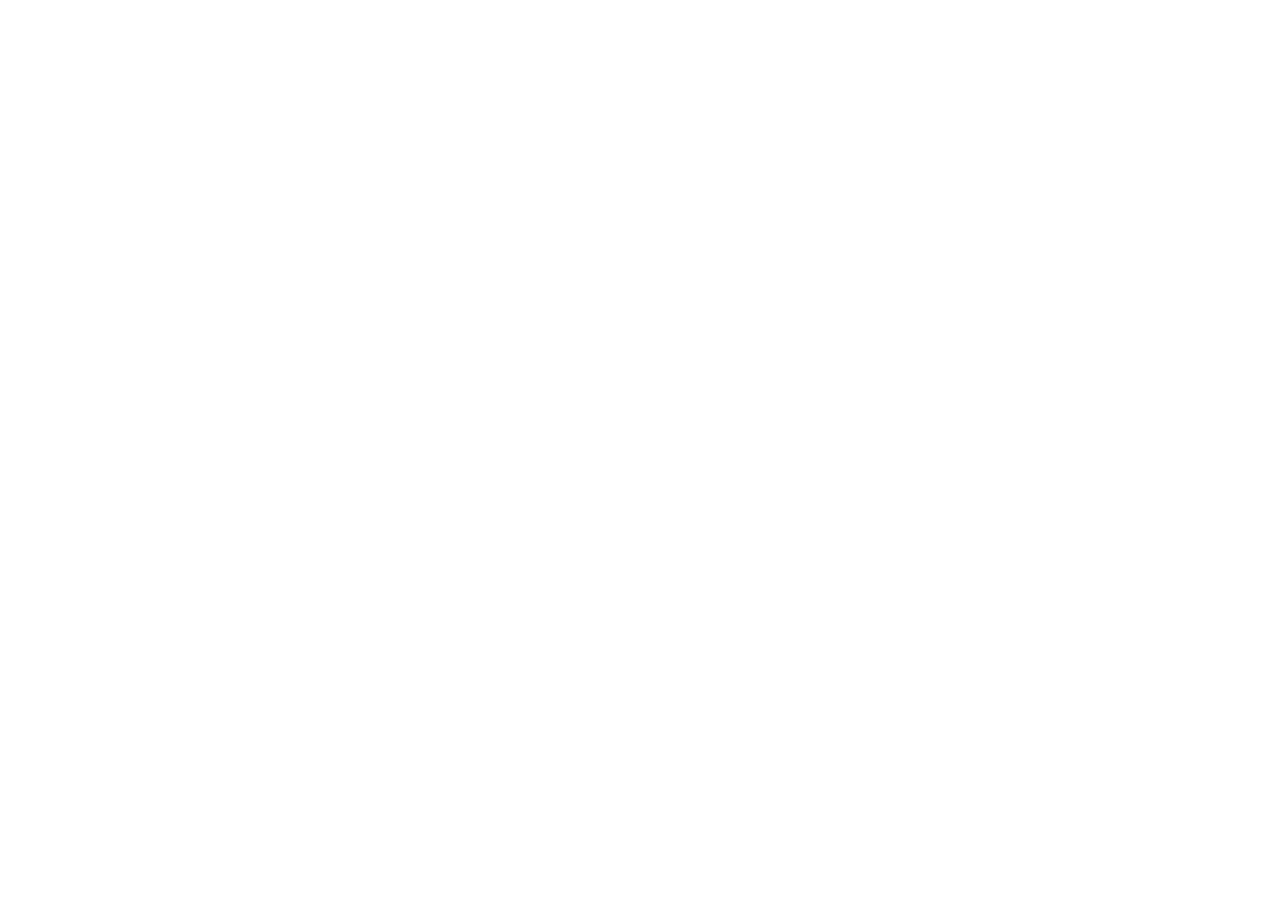
==== experiment/simulation/index.html @ a8317cce "Initial commit" ====
<!DOCTYPE html>
<html>
<head>
	<!-- Add CSS at the head of HTML file -->
    <link rel="stylesheet" href="./css/main.css">
</head>
<body>
		<!-- Your code goes here-->

	<!-- Add JS at the bottom of HTML file --> 
        <script src="./js/main.js"></script>
</body>
</html>
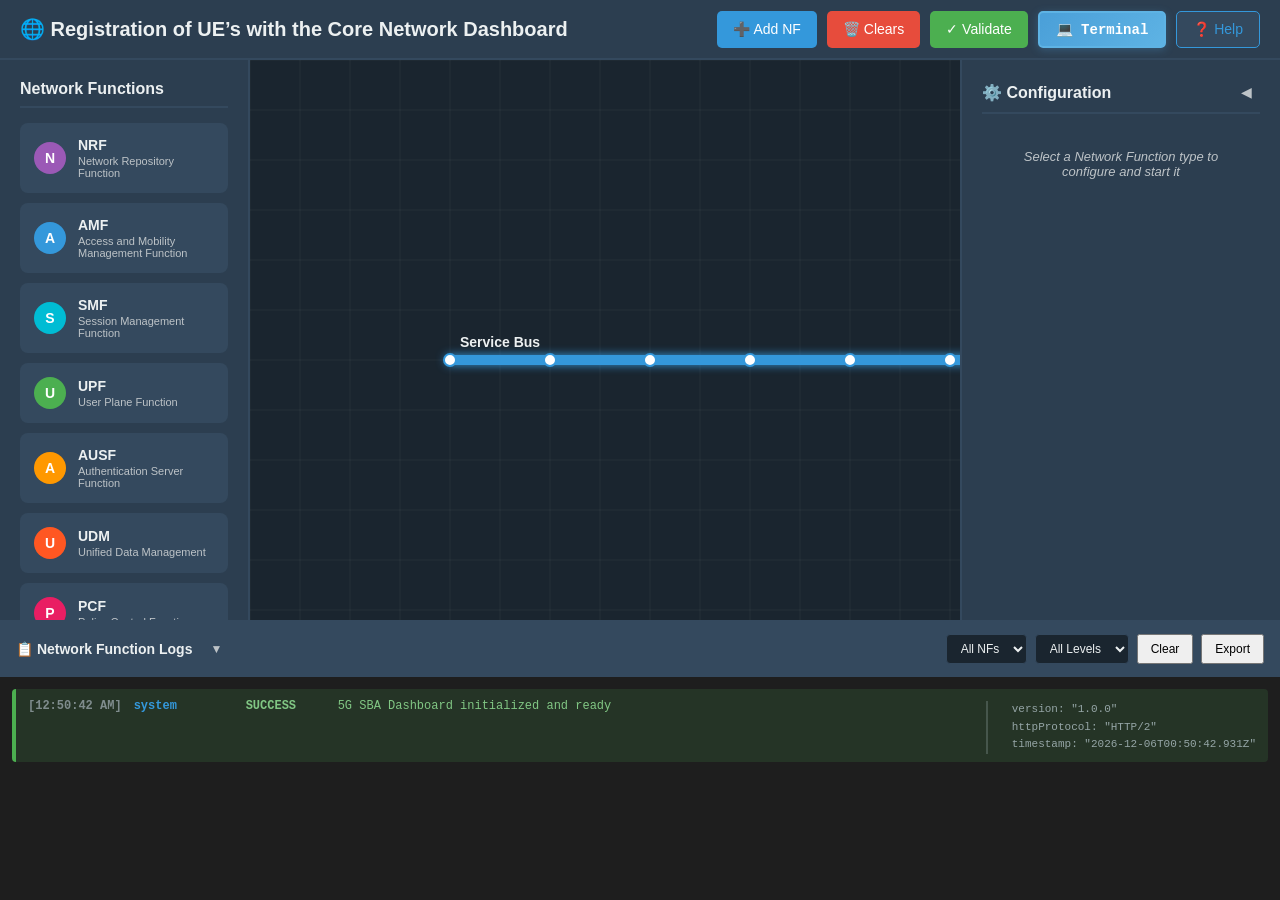
==== commit 2fd533b9: "registration ue Exp. 11" ====
--- a/experiment/simulation/index.html
+++ b/experiment/simulation/index.html
@@ -1,13 +1,173 @@
-<!DOCTYPE html>
-<html>
-<head>
-	<!-- Add CSS at the head of HTML file -->
-    <link rel="stylesheet" href="./css/main.css">
-</head>
-<body>
-		<!-- Your code goes here-->
-
-	<!-- Add JS at the bottom of HTML file --> 
-        <script src="./js/main.js"></script>
-</body>
-</html>
+<!DOCTYPE html>
+<html lang="en">
+
+<head>
+    <meta charset="UTF-8">
+    <meta name="viewport" content="width=device-width, initial-scale=1.0">
+    <title>5G SBA Network Dashboard</title>
+    <link rel="stylesheet" href="css/main.css">
+</head>
+
+<body>
+    <!-- Main Container -->
+    <div class="dashboard-container">
+
+        <!-- Top Toolbar -->
+        <div class="toolbar">
+            <div class="toolbar-left">
+                <h1>🌐 Registration of UE’s with the Core Network Dashboard</h1>
+            </div>
+            <div class="toolbar-right">
+                <!-- Main action buttons -->
+                <button id="btn-add-nf" class="btn btn-primary">➕ Add NF</button>
+                <button id="btn-clear" class="btn btn-danger">🗑️ Clears</button>
+                <button id="btn-validate" class="btn btn-info">✓ Validate</button>
+                <button id="btn-terminal-header" class="btn btn-terminal">💻 Terminal</button>
+                <button id="btn-help" class="btn btn-secondary">❓ Help</button>
+            </div>
+        </div>
+
+
+        <!-- Main Content Area -->
+        <div class="main-content">
+
+            <!-- Left Sidebar - NF Palette -->
+            <div class="sidebar-left">
+                <h3>Network Functions</h3>
+                <div class="nf-palette">
+                    <!-- NF types will be dynamically added here -->
+                </div>
+
+                <div class="connection-controls">
+                    <h3>Create Connection</h3>
+                    <button id="btn-select-source" class="btn btn-block">Select Source</button>
+                    <button id="btn-select-destination" class="btn btn-block" disabled>Select Destination</button>
+                    <button id="btn-cancel-connection" class="btn btn-block btn-cancel"
+                        style="display:none;">Cancel</button>
+                </div>
+            </div>
+
+            <!-- Center Canvas Area -->
+            <div class="canvas-container">
+                <canvas id="main-canvas"></canvas>
+
+                <!-- Canvas overlay messages -->
+                <div id="canvas-message" class="canvas-message"></div>
+            </div>
+
+            <!-- Right Sidebar - Configuration Panel -->
+            <div class="sidebar-right">
+                <div id="config-panel" class="config-panel">
+                    <div class="config-panel-header">
+                        <h3>⚙️ Configuration</h3>
+                        <button id="btn-toggle-config" class="btn-toggle-config" title="Hide/Show Configuration Panel (Ctrl+K)">
+                            <span id="config-toggle-icon">◀</span>
+                        </button>
+                    </div>
+                    <!-- Configuration form will be dynamically inserted here -->
+                    <div id="config-form">
+                        <p class="hint">Select a Network Function type to configure and start it</p>
+                    </div>
+                </div>
+            </div>
+
+        </div>
+
+        <!-- Bottom Log Panel -->
+        <div class="log-panel" id="log-panel">
+            <div class="log-panel-header">
+                <div class="log-header-left">
+                    <h3>📋 Network Function Logs</h3>
+                    <button id="btn-toggle-logs" class="btn-toggle-logs" title="Hide/Show Logs (Ctrl+L)">
+                        <span id="toggle-icon">▼</span>
+                    </button>
+                </div>
+                <div class="log-controls">
+                    <select id="log-filter-nf">
+                        <option value="all">All NFs</option>
+                    </select>
+                    <select id="log-filter-level">
+                        <option value="all">All Levels</option>
+                        <option value="ERROR">Errors</option>
+                        <option value="WARNING">Warnings</option>
+                        <option value="INFO">Info</option>
+                        <option value="SUCCESS">Success</option>
+                    </select>
+                    <button id="btn-clear-logs" class="btn-small">Clear</button>
+                    <button id="btn-export-logs" class="btn-small">Export</button>
+                </div>
+            </div>
+            <div id="log-content" class="log-content">
+                <!-- Logs will be dynamically added here -->
+            </div>
+        </div>
+
+    </div>
+
+    <!-- Modal for Adding NF -->
+    <div id="add-nf-modal" class="modal" style="display:none;">
+        <div class="modal-content">
+            <h2>Select Network Function Type</h2>
+            <div id="nf-grid" class="nf-grid">
+                <!-- NF selection buttons will be added here -->
+            </div>
+            <button id="modal-cancel" class="btn btn-secondary">Cancel</button>
+        </div>
+    </div>
+
+    <!-- Help Modal -->
+    <div id="help-modal" class="modal" style="display:none;">
+        <div class="modal-content help-modal-content">
+            <h2>📚 5G Service-Based Architecture Guide</h2>
+            <div class="help-content">
+                <div class="help-section">
+                    <h3>🏗️ Reference Architecture</h3>
+                    <div class="architecture-diagram">
+                        <img id="sba-diagram" src="images/sba/sba.jpg" alt="5G Service-Based Architecture"
+                            style="width: 100%; max-width: 800px; height: auto; background: #1a252f; border-radius: 8px;">
+                    </div>
+                </div>
+
+                <div class="help-section">
+                    <h3>🚀 Quick Start Guide</h3>
+                    <ol class="help-steps">
+                        <li><strong>Create Service Buses:</strong> Click "📊 Add Bus Line" to create Control Plane and
+                            User Plane buses</li>
+                        <li><strong>Add Network Functions:</strong> Click "➕ Add NF" to add AMF, SMF, UPF, etc.</li>
+                        <li><strong>Connect Components:</strong> Use "Select Source" → "Select Destination" to connect
+                            NFs to buses</li>
+                        <li><strong>Validate Topology:</strong> Click "✓ Validate" to check your 5G network design</li>
+                    </ol>
+                </div>
+
+                <div class="help-section">
+                    <h3>🔗 Connection Types</h3>
+                    <ul class="help-list">
+                        <li><span class="connection-type nf-bus">NF → Bus:</span> Connect Network Functions to Service
+                            Buses</li>
+                        <li><span class="connection-type bus-nf">Bus → NF:</span> Connect Service Buses to Network
+                            Functions</li>
+                        <li><span class="connection-type bus-bus">Bus → Bus:</span> Create bridges between different
+                            service buses</li>
+                        <li><span class="connection-type nf-nf">NF → NF:</span> Direct point-to-point connections</li>
+                    </ul>
+                </div>
+            </div>
+            <button id="help-close" class="btn btn-primary btn-block">Close</button>
+        </div>
+    </div>
+
+    <!-- Load all JavaScript files in correct order -->
+    <script src="js/data-store.js"></script>
+    <script src="js/nf-manager.js"></script>
+    <script src="js/connection-manager.js"></script>
+    <script src="js/bus-manager.js"></script>
+    <script src="js/ping-manager.js"></script>
+    <script src="js/log-engine.js"></script>
+    <script src="js/canvas-renderer.js"></script>
+    <script src="js/docker.js"></script>
+    <script src="js/ui-controller.js"></script>
+    <script src="js/app.js"></script>
+</body>
+
+</html>
--- a/experiment/simulation/css/main.css
+++ b/experiment/simulation/css/main.css
@@ -0,0 +1,1811 @@
+/* ============================================
+   5G SBA Dashboard Styles
+   ============================================ */
+
+/* CSS Variables for theming */
+:root {
+    --bg-primary: #1a252f;
+    --bg-secondary: #2c3e50;
+    --bg-tertiary: #34495e;
+    --text-primary: #ecf0f1;
+    --text-secondary: #bdc3c7;
+    --border-color: #34495e;
+    --accent-blue: #3498db;
+    --accent-green: #4caf50;
+    --accent-red: #e74c3c;
+    --accent-orange: #ff9800;
+    --accent-purple: #9b59b6;
+}
+
+/* Global Reset */
+* {
+    margin: 0;
+    padding: 0;
+    box-sizing: border-box;
+}
+
+body {
+    font-family: 'Segoe UI', Tahoma, Geneva, Verdana, sans-serif;
+    background: var(--bg-primary);
+    color: var(--text-primary);
+    overflow: hidden;
+}
+
+/* ============================================
+   Dashboard Container
+   ============================================ */
+.dashboard-container {
+    display: flex;
+    flex-direction: column;
+    height: 100vh;
+    width: 100vw;
+}
+
+/* ============================================
+   Toolbar (Top Bar)
+   ============================================ */
+.toolbar {
+    background: var(--bg-secondary);
+    border-bottom: 2px solid var(--border-color);
+    padding: 12px 20px;
+    display: flex;
+    justify-content: space-between;
+    align-items: center;
+    height: 60px;
+}
+
+.toolbar-left h1 {
+    font-size: 20px;
+    font-weight: 600;
+    color: var(--text-primary);
+}
+
+.toolbar-right {
+    display: flex;
+    gap: 10px;
+}
+
+/* ============================================
+   Buttons
+   ============================================ */
+.btn {
+    padding: 8px 16px;
+    border: none;
+    border-radius: 5px;
+    font-size: 14px;
+    font-weight: 500;
+    cursor: pointer;
+    transition: all 0.3s ease;
+    outline: none;
+}
+
+.btn:hover {
+    transform: translateY(-2px);
+    box-shadow: 0 4px 8px rgba(0, 0, 0, 0.3);
+}
+
+.btn:active {
+    transform: translateY(0);
+}
+
+.btn-primary {
+    background: var(--accent-blue);
+    color: white;
+}
+
+.btn-secondary {
+    background: var(--bg-tertiary);
+    color: var(--text-primary);
+}
+
+.btn-danger {
+    background: var(--accent-red);
+    color: white;
+}
+
+.btn-info {
+    background: var(--accent-green);
+    color: white;
+}
+
+.btn-block {
+    width: 100%;
+    margin-bottom: 8px;
+}
+
+.btn-small {
+    padding: 6px 12px;
+    font-size: 12px;
+}
+
+.btn-cancel {
+    background: var(--accent-orange);
+    color: white;
+}
+
+button:disabled {
+    opacity: 0.5;
+    cursor: not-allowed;
+}
+
+/* ============================================
+   Main Content Area
+   ============================================ */
+.main-content {
+    display: flex;
+    flex: 1;
+    overflow: hidden;
+}
+
+/* ============================================
+   Left Sidebar (NF Palette)
+   ============================================ */
+.sidebar-left {
+    width: 250px;
+    background: var(--bg-secondary);
+    border-right: 2px solid var(--border-color);
+    padding: 20px;
+    overflow-y: auto;
+}
+
+.sidebar-left h3 {
+    font-size: 16px;
+    margin-bottom: 15px;
+    color: var(--text-primary);
+    border-bottom: 2px solid var(--border-color);
+    padding-bottom: 8px;
+}
+
+.nf-palette {
+    display: flex;
+    flex-direction: column;
+    gap: 10px;
+    margin-bottom: 30px;
+}
+
+.nf-palette-item {
+    padding: 12px;
+    background: var(--bg-tertiary);
+    border-radius: 8px;
+    border: 2px solid transparent;
+    cursor: pointer;
+    transition: all 0.3s ease;
+    display: flex;
+    align-items: center;
+    gap: 12px;
+}
+
+.nf-palette-item:hover {
+    border-color: var(--accent-blue);
+    transform: translateX(5px);
+}
+
+.nf-icon-small {
+    width: 32px;
+    height: 32px;
+    border-radius: 50%;
+    display: flex;
+    align-items: center;
+    justify-content: center;
+    font-weight: bold;
+    font-size: 14px;
+    color: white;
+}
+
+.nf-palette-item .nf-label {
+    flex: 1;
+}
+
+.nf-palette-item .nf-name {
+    font-weight: 600;
+    font-size: 14px;
+}
+
+.nf-palette-item .nf-desc {
+    font-size: 11px;
+    color: var(--text-secondary);
+    margin-top: 2px;
+}
+
+/* Connection Controls */
+.connection-controls {
+    margin-top: 20px;
+}
+
+/* ============================================
+   Canvas Container (Center)
+   ============================================ */
+.canvas-container {
+    flex: 1;
+    background: var(--bg-primary);
+    position: relative;
+    overflow: hidden;
+    display: flex;
+    flex-direction: column;
+}
+
+#main-canvas {
+    width: 100%;
+    height: 100%;
+    display: block;
+    cursor: default;
+    flex: 1;
+}
+
+.canvas-message {
+    position: absolute;
+    top: 20px;
+    left: 50%;
+    transform: translateX(-50%);
+    background: rgba(52, 152, 219, 0.9);
+    color: white;
+    padding: 12px 24px;
+    border-radius: 8px;
+    font-size: 14px;
+    font-weight: 500;
+    display: none;
+    z-index: 10;
+    animation: fadeIn 0.3s ease;
+}
+
+.canvas-message.show {
+    display: block;
+}
+
+@keyframes fadeIn {
+    from { opacity: 0; transform: translateX(-50%) translateY(-10px); }
+    to { opacity: 1; transform: translateX(-50%) translateY(0); }
+}
+
+/* ============================================
+   Right Sidebar (Configuration Panel)
+   ============================================ */
+.sidebar-right {
+    width: 320px;
+    background: var(--bg-secondary);
+    border-left: 2px solid var(--border-color);
+    padding: 20px;
+    overflow-y: auto;
+}
+
+/* Config panel h3 styles moved to .config-panel-header h3 */
+
+.hint {
+    color: var(--text-secondary);
+    font-size: 13px;
+    font-style: italic;
+    text-align: center;
+    padding: 20px;
+}
+
+#config-form {
+    display: flex;
+    flex-direction: column;
+    gap: 15px;
+}
+
+.form-group {
+    display: flex;
+    flex-direction: column;
+    gap: 6px;
+}
+
+.form-group label {
+    font-size: 13px;
+    font-weight: 500;
+    color: var(--text-secondary);
+}
+
+.form-group input,
+.form-group select {
+    padding: 10px;
+    background: var(--bg-tertiary);
+    border: 1px solid var(--border-color);
+    border-radius: 5px;
+    color: var(--text-primary);
+    font-size: 14px;
+}
+
+.form-group input:focus,
+.form-group select:focus {
+    outline: none;
+    border-color: var(--accent-blue);
+}
+
+/* Configuration Panel Header and Toggle */
+.config-panel-header {
+    display: flex;
+    justify-content: space-between;
+    align-items: center;
+    margin-bottom: 15px;
+    padding-bottom: 8px;
+    border-bottom: 2px solid var(--border-color);
+}
+
+.config-panel-header h3 {
+    font-size: 16px;
+    margin: 0;
+    color: var(--text-primary);
+}
+
+.btn-toggle-config {
+    background: none;
+    border: none;
+    color: var(--text-secondary);
+    cursor: pointer;
+    padding: 4px 8px;
+    border-radius: 4px;
+    font-size: 14px;
+    transition: all 0.2s ease;
+    min-width: 24px;
+    text-align: center;
+}
+
+.btn-toggle-config:hover {
+    background: var(--bg-primary);
+    color: var(--text-primary);
+}
+
+/* Configuration Panel Collapsed State */
+.sidebar-right.collapsed {
+    width: 40px;
+    padding: 20px 8px;
+    transition: width 0.3s ease, padding 0.3s ease;
+}
+
+.sidebar-right.collapsed .config-panel-header h3 {
+    display: none;
+}
+
+.sidebar-right.collapsed #config-form {
+    display: none;
+}
+
+.sidebar-right.collapsed .btn-toggle-config {
+    transform: rotate(180deg);
+}
+
+/* ============================================
+   Log Panel (Bottom)
+   ============================================ */
+.log-panel {
+    height: 280px;
+    background: var(--bg-secondary);
+    border-top: 2px solid var(--border-color);
+    display: flex;
+    flex-direction: column;
+    transition: height 0.3s ease;
+}
+
+.log-panel.collapsed {
+    height: 45px;
+}
+
+.log-panel-header {
+    padding: 12px 16px;
+    background: var(--bg-tertiary);
+    border-bottom: 1px solid var(--border-color);
+    display: flex;
+    justify-content: space-between;
+    align-items: center;
+    min-height: 45px;
+}
+
+.log-header-left {
+    display: flex;
+    align-items: center;
+    gap: 10px;
+}
+
+.log-panel-header h3 {
+    font-size: 14px;
+    font-weight: 600;
+    margin: 0;
+}
+
+.btn-toggle-logs {
+    background: none;
+    border: none;
+    color: var(--text-secondary);
+    cursor: pointer;
+    padding: 4px 8px;
+    border-radius: 4px;
+    font-size: 12px;
+    transition: all 0.2s ease;
+}
+
+.btn-toggle-logs:hover {
+    background: var(--bg-primary);
+    color: var(--text-primary);
+}
+
+.log-content {
+    flex: 1;
+    overflow-y: auto;
+    transition: opacity 0.3s ease;
+}
+
+.log-panel.collapsed .log-content {
+    opacity: 0;
+    pointer-events: none;
+}
+
+.log-panel.collapsed .log-controls {
+    opacity: 0.5;
+    pointer-events: none;
+}
+
+.log-controls {
+    display: flex;
+    gap: 8px;
+    align-items: center;
+}
+
+.log-controls select {
+    padding: 6px 10px;
+    background: var(--bg-primary);
+    border: 1px solid var(--border-color);
+    border-radius: 4px;
+    color: var(--text-primary);
+    font-size: 12px;
+}
+
+.log-content {
+    flex: 1;
+    padding: 12px;
+    overflow-y: auto;
+    font-family: 'Courier New', 'Consolas', monospace;
+    font-size: 12px;
+    line-height: 1.6;
+    background: #1e1e1e;
+}
+
+/* Log Entry Styles */
+.log-entry {
+    padding: 8px 12px;
+    margin-bottom: 6px;
+    border-left: 4px solid;
+    border-radius: 4px;
+    display: flex;
+    gap: 12px;
+    animation: slideIn 0.3s ease;
+    font-family: 'Courier New', monospace;
+}
+
+@keyframes slideIn {
+    from {
+        opacity: 0;
+        transform: translateX(-20px);
+    }
+    to {
+        opacity: 1;
+        transform: translateX(0);
+    }
+}
+
+.log-entry.ERROR {
+    background: rgba(231, 76, 60, 0.15);
+    border-left-color: #e74c3c;
+    color: #ff6b6b;
+}
+
+.log-entry.WARNING {
+    background: rgba(255, 152, 0, 0.15);
+    border-left-color: #ff9800;
+    color: #ffa726;
+}
+
+.log-entry.INFO {
+    background: rgba(52, 152, 219, 0.15);
+    border-left-color: #3498db;
+    color: #74b9ff;
+}
+
+.log-entry.SUCCESS {
+    background: rgba(76, 175, 80, 0.15);
+    border-left-color: #4caf50;
+    color: #81c784;
+}
+
+.log-entry.DEBUG {
+    background: rgba(149, 165, 166, 0.1);
+    border-left-color: #95a5a6;
+    color: #bdc3c7;
+}
+
+.log-timestamp {
+    color: #7f8c8d;
+    min-width: 90px;
+    font-weight: 600;
+}
+
+.log-nf-name {
+    color: #3498db;
+    font-weight: bold;
+    min-width: 100px;
+}
+
+.log-level {
+    font-weight: bold;
+    min-width: 80px;
+}
+
+.log-message {
+    flex: 1;
+    color: inherit;
+}
+
+.log-details {
+    font-size: 11px;
+    color: #95a5a6;
+    margin-top: 4px;
+    padding-left: 24px;
+    border-left: 2px solid rgba(149, 165, 166, 0.3);
+}
+
+/* Scrollbar Styling */
+.log-content::-webkit-scrollbar,
+.sidebar-left::-webkit-scrollbar,
+.sidebar-right::-webkit-scrollbar {
+    width: 8px;
+}
+
+.log-content::-webkit-scrollbar-track,
+.sidebar-left::-webkit-scrollbar-track,
+.sidebar-right::-webkit-scrollbar-track {
+    background: var(--bg-primary);
+}
+
+.log-content::-webkit-scrollbar-thumb,
+.sidebar-left::-webkit-scrollbar-thumb,
+.sidebar-right::-webkit-scrollbar-thumb {
+    background: var(--bg-tertiary);
+    border-radius: 4px;
+}
+
+.log-content::-webkit-scrollbar-thumb:hover,
+.sidebar-left::-webkit-scrollbar-thumb:hover,
+.sidebar-right::-webkit-scrollbar-thumb:hover {
+    background: #4a5f7f;
+}
+
+/* ============================================
+   Modal Styles
+   ============================================ */
+.modal {
+    position: fixed;
+    top: 0;
+    left: 0;
+    width: 100vw;
+    height: 100vh;
+    background: rgba(0, 0, 0, 0.7);
+    display: flex;
+    justify-content: center;
+    align-items: center;
+    z-index: 1000;
+}
+
+.modal-content {
+    background: var(--bg-secondary);
+    padding: 30px;
+    border-radius: 12px;
+    max-width: 600px;
+    width: 90%;
+    box-shadow: 0 8px 24px rgba(0, 0, 0, 0.5);
+}
+
+.modal-content h2 {
+    font-size: 20px;
+    margin-bottom: 20px;
+    text-align: center;
+}
+
+.nf-grid {
+    display: grid;
+    grid-template-columns: repeat(3, 1fr);
+    gap: 15px;
+    margin-bottom: 20px;
+}
+
+.nf-select-btn {
+    padding: 20px;
+    background: var(--bg-tertiary);
+    border: 2px solid transparent;
+    border-radius: 10px;
+    cursor: pointer;
+    transition: all 0.3s ease;
+    display: flex;
+    flex-direction: column;
+    align-items: center;
+    gap: 10px;
+    color: var(--text-primary);
+}
+
+.nf-select-btn:hover {
+    border-color: var(--accent-blue);
+    transform: translateY(-5px);
+    box-shadow: 0 5px 15px rgba(52, 152, 219, 0.3);
+}
+
+.nf-select-btn .nf-icon {
+    width: 60px;
+    height: 60px;
+    border-radius: 50%;
+    display: flex;
+    align-items: center;
+    justify-content: center;
+    font-size: 24px;
+    font-weight: bold;
+    color: white;
+}
+
+.nf-select-btn .nf-label {
+    font-size: 14px;
+    font-weight: 600;
+}
+
+/* ============================================
+   Responsive Design
+   ============================================ */
+@media (max-width: 1200px) {
+    .sidebar-left {
+        width: 200px;
+    }
+    
+    .sidebar-right {
+        width: 280px;
+    }
+}
+
+@media (max-width: 768px) {
+    .main-content {
+        flex-direction: column;
+    }
+    
+    .sidebar-left,
+    .sidebar-right {
+        width: 100%;
+        height: 200px;
+    }
+    
+    .log-panel {
+        height: 150px;
+    }
+}
+/* =======
+=====================================
+   HTTP Protocol Dropdown Special Styling
+   ============================================ */
+#config-http-protocol {
+    background: var(--bg-tertiary);
+    border: 2px solid #3498db;
+    color: var(--text-primary);
+    font-weight: 600;
+    padding: 12px;
+    font-size: 14px;
+    border-radius: 5px;
+    cursor: pointer;
+    transition: all 0.3s ease;
+}
+
+#config-http-protocol:hover {
+    border-color: #2980b9;
+    background: #2c3e50;
+}
+
+#config-http-protocol:focus {
+    outline: none;
+    border-color: #3498db;
+    box-shadow: 0 0 0 3px rgba(52, 152, 219, 0.2);
+}
+
+/* Highlight protocol field */
+.form-group:has(#config-http-protocol) {
+    background: rgba(52, 152, 219, 0.05);
+    padding: 12px;
+    border-radius: 8px;
+    border: 1px solid rgba(52, 152, 219, 0.2);
+}
+
+.form-group:has(#config-http-protocol) label {
+    color: #3498db;
+    font-weight: 600;
+}/* ====
+========================================
+   Help Modal Styling
+   ============================================ */
+.help-modal-content {
+    max-width: 900px;
+    max-height: 80vh;
+    overflow-y: auto;
+}
+
+.help-content {
+    margin: 20px 0;
+}
+
+.help-section {
+    margin-bottom: 25px;
+    padding: 15px;
+    background: var(--bg-tertiary);
+    border-radius: 8px;
+    border-left: 4px solid var(--accent-blue);
+}
+
+.help-section h3 {
+    margin-bottom: 15px;
+    color: var(--accent-blue);
+    font-size: 16px;
+}
+
+.architecture-diagram {
+    text-align: center;
+    margin: 15px 0;
+    padding: 15px;
+    background: #1a252f;
+    border-radius: 8px;
+}
+
+.help-steps {
+    list-style: none;
+    counter-reset: step-counter;
+    padding-left: 0;
+}
+
+.help-steps li {
+    counter-increment: step-counter;
+    margin-bottom: 12px;
+    padding-left: 40px;
+    position: relative;
+    line-height: 1.5;
+}
+
+.help-steps li::before {
+    content: counter(step-counter);
+    position: absolute;
+    left: 0;
+    top: 0;
+    background: var(--accent-blue);
+    color: white;
+    width: 25px;
+    height: 25px;
+    border-radius: 50%;
+    display: flex;
+    align-items: center;
+    justify-content: center;
+    font-weight: bold;
+    font-size: 12px;
+}
+
+.help-list {
+    list-style: none;
+    padding-left: 0;
+}
+
+.help-list li {
+    margin-bottom: 10px;
+    padding: 8px 12px;
+    background: var(--bg-primary);
+    border-radius: 5px;
+    border-left: 3px solid var(--accent-green);
+}
+
+.connection-type {
+    font-weight: bold;
+    padding: 2px 6px;
+    border-radius: 3px;
+    margin-right: 8px;
+}
+
+.connection-type.nf-bus {
+    background: rgba(46, 204, 113, 0.2);
+    color: #2ecc71;
+}
+
+.connection-type.bus-nf {
+    background: rgba(52, 152, 219, 0.2);
+    color: #3498db;
+}
+
+.connection-type.bus-bus {
+    background: rgba(255, 152, 0, 0.2);
+    color: #ff9800;
+}
+
+.connection-type.nf-nf {
+    background: rgba(155, 89, 182, 0.2);
+    color: #9b59b6;
+}
+
+/* Help button styling */
+#btn-help {
+    background: var(--bg-tertiary);
+    border: 1px solid var(--accent-blue);
+    color: var(--accent-blue);
+}
+
+#btn-help:hover {
+    background: var(--accent-blue);
+    color: white;
+}
+/* ==
+==========================================
+   New Configuration Panel Styles
+   ============================================ */
+
+.config-hint {
+    background: rgba(52, 152, 219, 0.1);
+    border: 1px solid rgba(52, 152, 219, 0.3);
+    border-radius: 6px;
+    padding: 12px;
+    margin-bottom: 15px;
+    font-size: 13px;
+    color: var(--accent-blue);
+    text-align: center;
+}
+
+.btn-success {
+    background: var(--accent-green);
+    color: white;
+    font-weight: 600;
+}
+
+.btn-success:hover {
+    background: #45a049;
+    transform: translateY(-2px);
+    box-shadow: 0 4px 12px rgba(76, 175, 80, 0.3);
+}
+
+.form-group input[required] {
+    border-left: 3px solid var(--accent-blue);
+}
+
+.form-group input[required]:invalid {
+    border-left-color: var(--accent-red);
+}
+
+.form-group input[required]:valid {
+    border-left-color: var(--accent-green);
+}
+
+/* Enhanced form styling for new NF configuration */
+#config-form h4 {
+    color: var(--text-primary);
+    font-size: 18px;
+    margin-bottom: 10px;
+    text-align: center;
+    border-bottom: 2px solid var(--accent-blue);
+    padding-bottom: 8px;
+}
+
+/* Button animations */
+.btn-success {
+    position: relative;
+    overflow: hidden;
+}
+
+.btn-success::before {
+    content: '';
+    position: absolute;
+    top: 0;
+    left: -100%;
+    width: 100%;
+    height: 100%;
+    background: linear-gradient(90deg, transparent, rgba(255,255,255,0.2), transparent);
+    transition: left 0.5s;
+}
+
+.btn-success:hover::before {
+    left: 100%;
+}
+/* =
+===========================================
+   Ping Troubleshooting Section Styles
+   ============================================ */
+.troubleshoot-section {
+    margin-top: 25px;
+    padding: 20px;
+    background: rgba(52, 152, 219, 0.05);
+    border: 2px solid rgba(52, 152, 219, 0.2);
+    border-radius: 10px;
+    position: relative;
+}
+
+.troubleshoot-section::before {
+    content: '';
+    position: absolute;
+    top: -2px;
+    left: -2px;
+    right: -2px;
+    bottom: -2px;
+    background: linear-gradient(45deg, #3498db, #2ecc71, #f39c12, #e74c3c);
+    border-radius: 10px;
+    z-index: -1;
+    opacity: 0.3;
+    animation: troubleshootGlow 3s ease-in-out infinite alternate;
+}
+
+@keyframes troubleshootGlow {
+    0% { opacity: 0.2; }
+    100% { opacity: 0.4; }
+}
+
+.troubleshoot-section h4 {
+    color: var(--accent-blue);
+    font-size: 16px;
+    margin-bottom: 10px;
+    text-align: center;
+    font-weight: 600;
+    text-shadow: 0 0 10px rgba(52, 152, 219, 0.3);
+}
+
+.troubleshoot-section .config-hint {
+    background: rgba(52, 152, 219, 0.15);
+    border: 1px solid rgba(52, 152, 219, 0.4);
+    color: #74b9ff;
+    font-size: 12px;
+    margin-bottom: 15px;
+}
+
+.troubleshoot-section .form-group {
+    margin-bottom: 15px;
+}
+
+.troubleshoot-section .form-group input {
+    background: var(--bg-primary);
+    border: 2px solid rgba(52, 152, 219, 0.3);
+    color: var(--text-primary);
+    transition: all 0.3s ease;
+}
+
+.troubleshoot-section .form-group input:focus {
+    border-color: var(--accent-blue);
+    box-shadow: 0 0 0 3px rgba(52, 152, 219, 0.2);
+    background: rgba(52, 152, 219, 0.05);
+}
+
+.troubleshoot-section .form-group input::placeholder {
+    color: var(--text-secondary);
+    opacity: 0.7;
+}
+
+/* Ping Button Styles */
+.troubleshoot-section .btn {
+    margin-bottom: 8px;
+    font-weight: 600;
+    position: relative;
+    overflow: hidden;
+    transition: all 0.3s ease;
+}
+
+.troubleshoot-section .btn:disabled {
+    opacity: 0.6;
+    cursor: not-allowed;
+    transform: none;
+}
+
+.troubleshoot-section .btn:disabled:hover {
+    transform: none;
+    box-shadow: none;
+}
+
+/* Ping Target Button */
+#btn-ping-target {
+    background: linear-gradient(135deg, #3498db, #2980b9);
+    color: white;
+    border: none;
+}
+
+#btn-ping-target:hover:not(:disabled) {
+    background: linear-gradient(135deg, #2980b9, #1f4e79);
+    box-shadow: 0 4px 15px rgba(52, 152, 219, 0.4);
+}
+
+/* Network Ping Button */
+#btn-ping-network {
+    background: linear-gradient(135deg, #2ecc71, #27ae60);
+    color: white;
+    border: none;
+}
+
+#btn-ping-network:hover:not(:disabled) {
+    background: linear-gradient(135deg, #27ae60, #1e8449);
+    box-shadow: 0 4px 15px rgba(46, 204, 113, 0.4);
+}
+
+/* Ping History Button */
+#btn-ping-history {
+    background: linear-gradient(135deg, #f39c12, #e67e22);
+    color: white;
+    border: none;
+}
+
+#btn-ping-history:hover:not(:disabled) {
+    background: linear-gradient(135deg, #e67e22, #d35400);
+    box-shadow: 0 4px 15px rgba(243, 156, 18, 0.4);
+}
+
+/* Button Loading Animation */
+.troubleshoot-section .btn:disabled::after {
+    content: '';
+    position: absolute;
+    top: 50%;
+    left: 50%;
+    width: 16px;
+    height: 16px;
+    margin: -8px 0 0 -8px;
+    border: 2px solid transparent;
+    border-top: 2px solid rgba(255, 255, 255, 0.8);
+    border-radius: 50%;
+    animation: buttonSpin 1s linear infinite;
+}
+
+@keyframes buttonSpin {
+    0% { transform: rotate(0deg); }
+    100% { transform: rotate(360deg); }
+}
+
+/* Ping Input Field Enhancement */
+#ping-target-ip {
+    font-family: 'Courier New', monospace;
+    font-size: 14px;
+    letter-spacing: 0.5px;
+}
+
+#ping-target-ip:valid {
+    border-color: var(--accent-green);
+    background: rgba(46, 204, 113, 0.05);
+}
+
+#ping-target-ip:invalid:not(:placeholder-shown) {
+    border-color: var(--accent-red);
+    background: rgba(231, 76, 60, 0.05);
+}
+
+/* Responsive adjustments for troubleshooting section */
+@media (max-width: 768px) {
+    .troubleshoot-section {
+        margin-top: 15px;
+        padding: 15px;
+    }
+    
+    .troubleshoot-section .btn {
+        font-size: 13px;
+        padding: 10px 12px;
+    }
+}/* 
+============================================
+   Command Input Terminal Styles
+   ============================================ */
+.log-command-input {
+    background: #1e1e1e;
+    border-top: 2px solid var(--accent-blue);
+    padding: 0;
+    font-family: 'Courier New', monospace;
+    animation: slideUp 0.3s ease;
+}
+
+@keyframes slideUp {
+    from {
+        opacity: 0;
+        transform: translateY(20px);
+    }
+    to {
+        opacity: 1;
+        transform: translateY(0);
+    }
+}
+
+.command-input-header {
+    background: var(--bg-tertiary);
+    padding: 8px 12px;
+    display: flex;
+    justify-content: space-between;
+    align-items: center;
+    border-bottom: 1px solid var(--border-color);
+}
+
+.command-input-header span {
+    color: var(--accent-blue);
+    font-weight: bold;
+    font-size: 12px;
+}
+
+.btn-close-terminal {
+    background: none;
+    border: none;
+    color: var(--text-secondary);
+    cursor: pointer;
+    font-size: 16px;
+    padding: 2px 6px;
+    border-radius: 3px;
+    transition: all 0.2s ease;
+}
+
+.btn-close-terminal:hover {
+    background: var(--accent-red);
+    color: white;
+}
+
+.command-input-line {
+    display: flex;
+    align-items: center;
+    padding: 10px 12px;
+    background: #1e1e1e;
+}
+
+.command-prompt {
+    color: var(--accent-green);
+    font-weight: bold;
+    margin-right: 8px;
+    font-size: 14px;
+}
+
+#command-input {
+    flex: 1;
+    background: transparent;
+    border: none;
+    color: var(--text-primary);
+    font-family: 'Courier New', monospace;
+    font-size: 14px;
+    padding: 6px 8px;
+    outline: none;
+}
+
+#command-input::placeholder {
+    color: var(--text-secondary);
+    opacity: 0.6;
+}
+
+#command-input:focus {
+    background: rgba(52, 152, 219, 0.05);
+    border-radius: 3px;
+}
+
+.btn-execute {
+    background: var(--accent-blue);
+    border: none;
+    color: white;
+    padding: 6px 10px;
+    border-radius: 4px;
+    cursor: pointer;
+    font-size: 12px;
+    margin-left: 8px;
+    transition: all 0.2s ease;
+}
+
+.btn-execute:hover {
+    background: #2980b9;
+    transform: scale(1.05);
+}
+
+.btn-execute:active {
+    transform: scale(0.95);
+}
+
+/* Terminal command suggestions */
+.command-suggestions {
+    position: absolute;
+    bottom: 100%;
+    left: 0;
+    right: 0;
+    background: var(--bg-secondary);
+    border: 1px solid var(--border-color);
+    border-bottom: none;
+    max-height: 120px;
+    overflow-y: auto;
+    z-index: 10;
+}
+
+.command-suggestion {
+    padding: 8px 12px;
+    cursor: pointer;
+    font-family: 'Courier New', monospace;
+    font-size: 12px;
+    border-bottom: 1px solid var(--border-color);
+    transition: background 0.2s ease;
+}
+
+.command-suggestion:hover {
+    background: var(--accent-blue);
+    color: white;
+}
+
+.command-suggestion:last-child {
+    border-bottom: none;
+}
+
+/* Enhanced log panel when terminal is active */
+.log-panel.terminal-active {
+    border-top-color: var(--accent-blue);
+    box-shadow: 0 -2px 10px rgba(52, 152, 219, 0.2);
+}
+
+.log-panel.terminal-active .log-panel-header {
+    background: linear-gradient(135deg, var(--bg-tertiary), rgba(52, 152, 219, 0.1));
+}/* ==
+==========================================
+   Windows Terminal Styles
+   ============================================ */
+.windows-terminal-modal {
+    position: fixed;
+    top: 0;
+    left: 0;
+    width: 100vw;
+    height: 100vh;
+    background: rgba(0, 0, 0, 0.0);
+    z-index: 2000;
+    opacity: 0;
+    transition: opacity 0.3s ease;
+    pointer-events: none;
+}
+
+.windows-terminal-modal.show {
+    opacity: 1;
+    /* Keep pointer-events: none on the modal overlay so clicks pass through */
+    pointer-events: none;
+}
+
+.windows-terminal-window {
+    width: 800px;
+    height: 600px;
+    background: #000000;
+    border: 2px solid #404040;
+    border-radius: 8px 8px 0 0;
+    box-shadow: 0 8px 32px rgba(0, 0, 0, 0.8);
+    display: flex;
+    flex-direction: column;
+    font-family: 'Consolas', 'Courier New', monospace;
+    transform: scale(0.9);
+    transition: transform 0.3s ease;
+    /* Enable pointer events only on the window itself */
+    pointer-events: auto;
+}
+
+.windows-terminal-modal.show .windows-terminal-window {
+    transform: scale(1);
+}
+
+.windows-terminal-titlebar {
+    background: linear-gradient(to bottom, #404040, #2a2a2a);
+    height: 30px;
+    display: flex;
+    justify-content: space-between;
+    align-items: center;
+    padding: 0 10px;
+    border-radius: 6px 6px 0 0;
+    border-bottom: 1px solid #1a1a1a;
+    cursor: move;
+}
+
+.terminal-title {
+    color: #ffffff;
+    font-size: 12px;
+    font-weight: normal;
+    display: flex;
+    align-items: center;
+    gap: 8px;
+}
+
+.terminal-icon {
+    font-size: 10px;
+}
+
+.terminal-controls {
+    display: flex;
+    gap: 2px;
+}
+
+.terminal-btn {
+    width: 18px;
+    height: 18px;
+    border: none;
+    font-size: 12px;
+    font-weight: bold;
+    cursor: pointer;
+    display: flex;
+    align-items: center;
+    justify-content: center;
+    transition: background 0.2s ease;
+}
+
+.terminal-btn.minimize {
+    background: #404040;
+    color: #ffffff;
+}
+
+.terminal-btn.minimize:hover {
+    background: #505050;
+}
+
+.terminal-btn.maximize {
+    background: #404040;
+    color: #ffffff;
+}
+
+.terminal-btn.maximize:hover {
+    background: #505050;
+}
+
+.terminal-btn.close {
+    background: #e74c3c;
+    color: #ffffff;
+}
+
+.terminal-btn.close:hover {
+    background: #c0392b;
+}
+
+.windows-terminal-content {
+    flex: 1;
+    background: #000000;
+    color: #00ff00;
+    padding: 10px;
+    overflow-y: auto;
+    font-size: 14px;
+    line-height: 1.2;
+    display: flex;
+    flex-direction: column;
+}
+
+.terminal-header {
+    color: #ffffff;
+    margin-bottom: 10px;
+    font-size: 13px;
+}
+
+.terminal-output {
+    flex: 1;
+    overflow-y: auto;
+    margin-bottom: 10px;
+}
+
+.terminal-line {
+    margin: 2px 0;
+    white-space: pre-wrap;
+    word-wrap: break-word;
+}
+
+.terminal-command {
+    color: #ffffff;
+    font-weight: bold;
+}
+
+.terminal-info {
+    color: #ffffff;
+}
+
+.terminal-success {
+    color: #00ff00;
+}
+
+.terminal-error {
+    color: #ff6b6b;
+}
+
+.terminal-blank {
+    height: 14px;
+}
+
+.terminal-input-line {
+    display: flex;
+    align-items: center;
+    background: #000000;
+    border-top: 1px solid #333333;
+    padding-top: 5px;
+}
+
+.terminal-prompt {
+    color: #ffffff;
+    margin-right: 5px;
+    font-weight: bold;
+    white-space: nowrap;
+}
+
+.terminal-input {
+    flex: 1;
+    background: transparent;
+    border: none;
+    color: #ffffff;
+    font-family: 'Consolas', 'Courier New', monospace;
+    font-size: 14px;
+    outline: none;
+    caret-color: #ffffff;
+}
+
+.terminal-input::selection {
+    background: #0078d4;
+    color: #ffffff;
+}
+
+/* Terminal scrollbar */
+.terminal-output::-webkit-scrollbar {
+    width: 12px;
+}
+
+.terminal-output::-webkit-scrollbar-track {
+    background: #1a1a1a;
+}
+
+.terminal-output::-webkit-scrollbar-thumb {
+    background: #404040;
+    border-radius: 6px;
+}
+
+.terminal-output::-webkit-scrollbar-thumb:hover {
+    background: #505050;
+}
+
+/* Resizer handle */
+.terminal-resizer {
+    position: absolute;
+    right: 6px;
+    bottom: 6px;
+    width: 14px;
+    height: 14px;
+    background: transparent;
+    border-right: 2px solid #505050;
+    border-bottom: 2px solid #505050;
+    cursor: nwse-resize;
+    opacity: 0.8;
+}
+
+/* Terminal button styling */
+.btn-terminal {
+    background: linear-gradient(135deg, #4a9fd8, #5eb3e4);
+    color: #ffffff;
+    border: 2px solid #5eb3e4;
+    font-family: 'Consolas', 'Courier New', monospace;
+    font-weight: bold;
+    position: relative;
+    overflow: hidden;
+    box-shadow: 0 2px 8px rgba(78, 159, 216, 0.3);
+}
+
+.btn-terminal:hover:not(:disabled) {
+    background: linear-gradient(135deg, #5eb3e4, #6ec4f5);
+    border-color: #6ec4f5;
+    box-shadow: 0 4px 15px rgba(78, 159, 216, 0.5);
+    color: #ffffff;
+}
+
+.btn-terminal::before {
+    content: '';
+    position: absolute;
+    top: 0;
+    left: -100%;
+    width: 100%;
+    height: 100%;
+    background: linear-gradient(90deg, transparent, rgba(255, 255, 255, 0.2), transparent);
+    transition: left 0.5s;
+}
+
+.btn-terminal:hover::before {
+    left: 100%;
+}
+
+/* Responsive terminal */
+@media (max-width: 900px) {
+    .windows-terminal-window {
+        width: 95vw;
+        height: 80vh;
+    }
+}
+
+@media (max-width: 600px) {
+    .windows-terminal-window {
+        width: 100vw;
+        height: 100vh;
+        border-radius: 0;
+    }
+    
+    .windows-terminal-content {
+        font-size: 12px;
+    }
+    
+    .terminal-input {
+        font-size: 12px;
+    }
+}
+/* ============================================
+   Auto-Assignment Indicators
+   ============================================ */
+.auto-assigned {
+    color: #2ecc71;
+    font-size: 10px;
+    font-weight: normal;
+    background: rgba(46, 204, 113, 0.1);
+    padding: 2px 6px;
+    border-radius: 3px;
+    margin-left: 8px;
+    animation: pulse 2s infinite;
+}
+
+@keyframes pulse {
+    0% { opacity: 0.7; }
+    50% { opacity: 1; }
+    100% { opacity: 0.7; }
+}
+
+/* Enhanced form group styling for auto-assigned fields */
+.form-group:has(.auto-assigned) {
+    background: rgba(46, 204, 113, 0.03);
+    border: 1px solid rgba(46, 204, 113, 0.2);
+    border-radius: 6px;
+    padding: 12px;
+    margin-bottom: 15px;
+}
+
+.form-group:has(.auto-assigned) input {
+    border-color: rgba(46, 204, 113, 0.4);
+    background: rgba(46, 204, 113, 0.05);
+}
+
+.form-group:has(.auto-assigned) input:focus {
+    border-color: #2ecc71;
+    box-shadow: 0 0 0 3px rgba(46, 204, 113, 0.2);
+}
+
+/* ============================================
+   Docker Terminal Styles
+   ============================================ */
+.docker-terminal-modal {
+    position: fixed;
+    top: 0;
+    left: 0;
+    width: 100vw;
+    height: 100vh;
+    background: rgba(0, 0, 0, 0.5);
+    display: flex;
+    justify-content: center;
+    align-items: center;
+    z-index: 3000;
+    opacity: 0;
+    transition: opacity 0.3s ease;
+    pointer-events: none;
+}
+
+.docker-terminal-modal.show {
+    opacity: 1;
+    pointer-events: auto;
+}
+
+.docker-terminal-window {
+    width: 900px;
+    height: 700px;
+    background: #1a2332;
+    border: 2px solid #2d3e50;
+    border-radius: 8px 8px 0 0;
+    box-shadow: 0 8px 32px rgba(0, 0, 0, 0.8);
+    display: flex;
+    flex-direction: column;
+    font-family: 'Consolas', 'Courier New', monospace;
+    transform: scale(0.9);
+    transition: transform 0.3s ease;
+    pointer-events: auto;
+    position: absolute;
+}
+
+.docker-terminal-modal.show .docker-terminal-window {
+    transform: scale(1);
+}
+
+.docker-terminal-titlebar {
+    background: linear-gradient(to bottom, #2d3e50, #1a2332);
+    height: 35px;
+    display: flex;
+    justify-content: space-between;
+    align-items: center;
+    padding: 0 12px;
+    border-radius: 6px 6px 0 0;
+    border-bottom: 1px solid #3d5266;
+    cursor: grab;
+    user-select: none;
+}
+
+.docker-terminal-titlebar:active {
+    cursor: grabbing;
+}
+
+.docker-terminal-title {
+    color: #5eb3e4;
+    font-size: 13px;
+    font-weight: 600;
+    display: flex;
+    align-items: center;
+    gap: 8px;
+}
+
+.docker-terminal-icon {
+    font-size: 16px;
+}
+
+.docker-terminal-controls {
+    display: flex;
+    gap: 4px;
+}
+
+.docker-terminal-btn {
+    width: 20px;
+    height: 20px;
+    border: none;
+    font-size: 14px;
+    font-weight: bold;
+    cursor: pointer;
+    display: flex;
+    align-items: center;
+    justify-content: center;
+    transition: background 0.2s ease;
+    border-radius: 3px;
+}
+
+.docker-terminal-btn.minimize {
+    background: #4a5f7a;
+    color: #ffffff;
+}
+
+.docker-terminal-btn.minimize:hover {
+    background: #5a7a9a;
+}
+
+.docker-terminal-btn.maximize {
+    background: #4a5f7a;
+    color: #ffffff;
+}
+
+.docker-terminal-btn.maximize:hover {
+    background: #5a7a9a;
+}
+
+.docker-terminal-btn.close {
+    background: #e74c3c;
+    color: #ffffff;
+}
+
+.docker-terminal-btn.close:hover {
+    background: #c0392b;
+}
+
+.docker-terminal-content {
+    flex: 1;
+    background: #1a2332;
+    color: #5eb3e4;
+    padding: 12px;
+    overflow-y: auto;
+    font-size: 13px;
+    line-height: 1.4;
+    display: flex;
+    flex-direction: column;
+}
+
+.docker-terminal-header {
+    color: #5eb3e4;
+    margin-bottom: 10px;
+    font-size: 12px;
+}
+
+.docker-terminal-output {
+    flex: 1;
+    overflow-y: auto;
+    margin-bottom: 10px;
+}
+
+.docker-terminal-line {
+    margin: 2px 0;
+    white-space: pre-wrap;
+    word-wrap: break-word;
+}
+
+.docker-terminal-command {
+    color: #ffffff;
+    font-weight: bold;
+}
+
+.docker-terminal-info {
+    color: #5eb3e4;
+}
+
+.docker-terminal-success {
+    color: #00ff88;
+}
+
+.docker-terminal-error {
+    color: #ff6b6b;
+}
+
+.docker-terminal-warning {
+    color: #ffa726;
+}
+
+.docker-terminal-blank {
+    height: 14px;
+}
+
+.docker-terminal-input-line {
+    display: flex;
+    align-items: center;
+    background: #1a2332;
+    border-top: 1px solid #2d3e50;
+    padding-top: 8px;
+}
+
+.docker-terminal-prompt {
+    color: #5eb3e4;
+    margin-right: 8px;
+    font-weight: bold;
+    white-space: nowrap;
+}
+
+.docker-terminal-input {
+    flex: 1;
+    background: transparent;
+    border: none;
+    color: #5eb3e4;
+    font-family: 'Consolas', 'Courier New', monospace;
+    font-size: 13px;
+    outline: none;
+    caret-color: #5eb3e4;
+}
+
+.docker-terminal-input::selection {
+    background: #4a5f7a;
+    color: #ffffff;
+}
+
+/* Resize handle */
+.docker-terminal-resize-handle {
+    position: absolute;
+    right: 0;
+    bottom: 0;
+    width: 20px;
+    height: 20px;
+    cursor: nwse-resize;
+    background: linear-gradient(135deg, transparent 50%, #4a5f7a 50%);
+    border-bottom-right-radius: 8px;
+}
+
+.docker-terminal-resize-handle:hover {
+    background: linear-gradient(135deg, transparent 50%, #5a7a9a 50%);
+}
+
+/* Terminal scrollbar */
+.docker-terminal-output::-webkit-scrollbar {
+    width: 10px;
+}
+
+.docker-terminal-output::-webkit-scrollbar-track {
+    background: #0f1923;
+}
+
+.docker-terminal-output::-webkit-scrollbar-thumb {
+    background: #4a5f7a;
+    border-radius: 5px;
+}
+
+.docker-terminal-output::-webkit-scrollbar-thumb:hover {
+    background: #5a7a9a;
+}
+
+/* Responsive docker terminal */
+@media (max-width: 1000px) {
+    .docker-terminal-window {
+        width: 95vw;
+        height: 85vh;
+    }
+}
+
+@media (max-width: 600px) {
+    .docker-terminal-window {
+        width: 100vw;
+        height: 100vh;
+        border-radius: 0;
+    }
+    
+    .docker-terminal-content {
+        font-size: 11px;
+    }
+    
+    .docker-terminal-input {
+        font-size: 11px;
+    }
+}
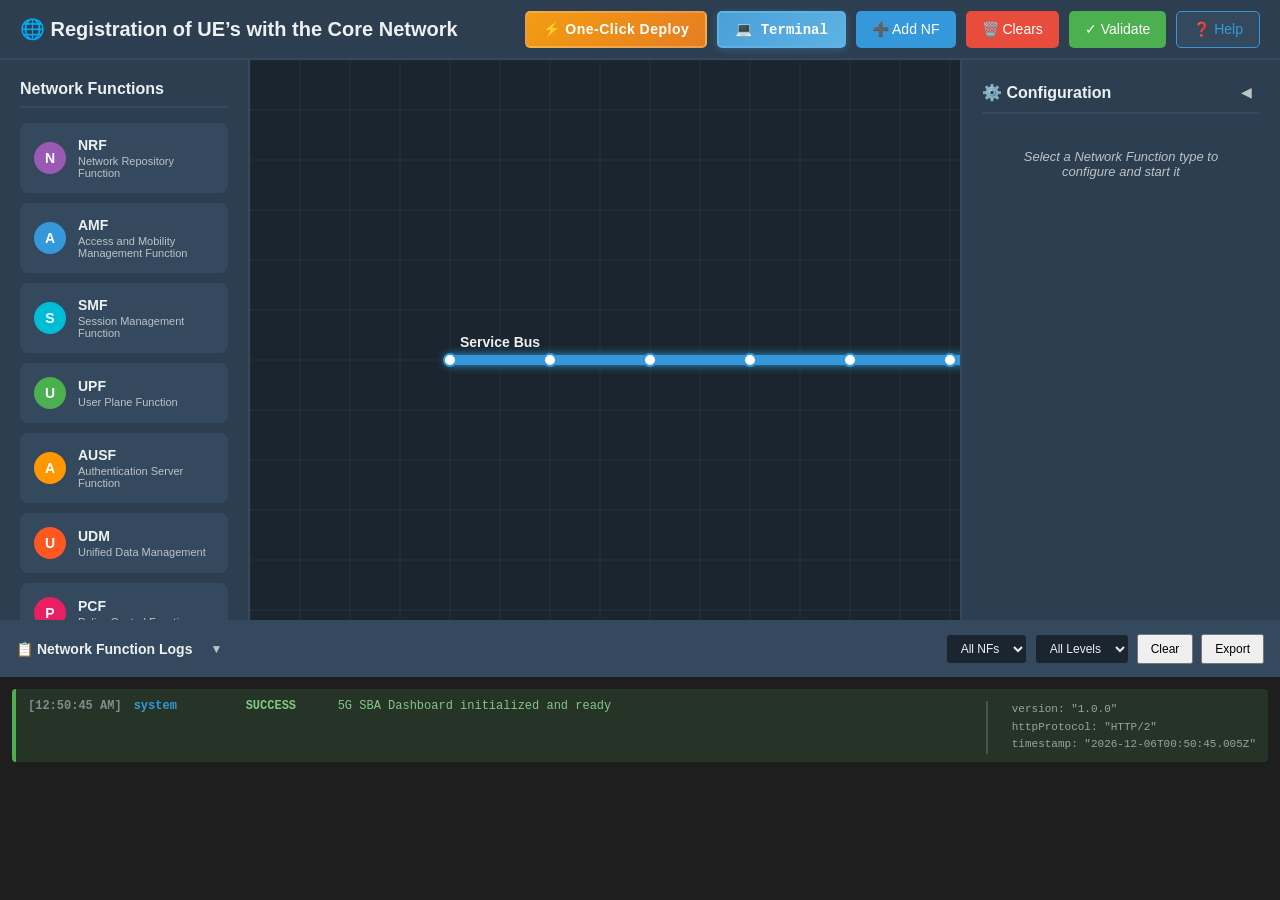
==== commit 27e1f3ad: "LDC Update" ====
--- a/experiment/simulation/index.html
+++ b/experiment/simulation/index.html
@@ -1,4 +1,4 @@
-<!DOCTYPE html>
+﻿<!DOCTYPE html>
 <html lang="en">
 
 <head>
@@ -15,14 +15,15 @@
         <!-- Top Toolbar -->
         <div class="toolbar">
             <div class="toolbar-left">
-                <h1>🌐 Registration of UE’s with the Core Network Dashboard</h1>
+                <h1>🌐 Registration of UE’s with the Core Network</h1>
             </div>
             <div class="toolbar-right">
                 <!-- Main action buttons -->
+                <button id="btn-one-click-deploy" class="btn btn-deploy">⚡ One-Click Deploy</button>
+                <button id="btn-terminal-header" class="btn btn-terminal">💻 Terminal</button>
                 <button id="btn-add-nf" class="btn btn-primary">➕ Add NF</button>
                 <button id="btn-clear" class="btn btn-danger">🗑️ Clears</button>
                 <button id="btn-validate" class="btn btn-info">✓ Validate</button>
-                <button id="btn-terminal-header" class="btn btn-terminal">💻 Terminal</button>
                 <button id="btn-help" class="btn btn-secondary">❓ Help</button>
             </div>
         </div>
@@ -118,39 +119,27 @@
     <!-- Help Modal -->
     <div id="help-modal" class="modal" style="display:none;">
         <div class="modal-content help-modal-content">
-            <h2>📚 5G Service-Based Architecture Guide</h2>
+            <h2> Help</h2>
             <div class="help-content">
                 <div class="help-section">
-                    <h3>🏗️ Reference Architecture</h3>
-                    <div class="architecture-diagram">
-                        <img id="sba-diagram" src="images/sba/sba.jpg" alt="5G Service-Based Architecture"
-                            style="width: 100%; max-width: 800px; height: auto; background: #1a252f; border-radius: 8px;">
-                    </div>
-                </div>
-
-                <div class="help-section">
-                    <h3>🚀 Quick Start Guide</h3>
                     <ol class="help-steps">
-                        <li><strong>Create Service Buses:</strong> Click "📊 Add Bus Line" to create Control Plane and
-                            User Plane buses</li>
-                        <li><strong>Add Network Functions:</strong> Click "➕ Add NF" to add AMF, SMF, UPF, etc.</li>
-                        <li><strong>Connect Components:</strong> Use "Select Source" → "Select Destination" to connect
-                            NFs to buses</li>
-                        <li><strong>Validate Topology:</strong> Click "✓ Validate" to check your 5G network design</li>
+                        <li>Open the SBA Simulator Dashboard and verify the NF List, Configuration Panel, Logs, and Terminal are visible.</li>
+                        <li>Click <strong>Terminal</strong> and run <code>docker compose -f docker-compose.yml up -d</code> to deploy all core network NFs.</li>
+                        <li>Run <code>docker compose -f docker-compose-gnb.yml up -d</code> to bring the gNB (base station) online.</li>
+                        <li>Monitor container health with <code>watch docker compose -f docker-compose.yml ps -a</code> until all show running.</li>
+                        <li>From the NF palette, select each NF (NRF first, then UDM, AUSF, SMF, UPF, AMF), configure IP/Port, and click <strong>Start NF</strong>.</li>
+                        <li>Wait 4–5 seconds per NF for stabilization, then verify startup logs show "NF ready to accept connections".</li>
+                        <li>Select <strong>gNB</strong> from the palette, configure it, and start it — confirm NGAP and GTP-U connections in logs.</li>
+                        <li>Select <strong>UE</strong>, enter IMSI/Key/OPc/DNN/SST matching the UDR subscriber profile, and click <strong>Start UE</strong>.</li>
+                        <li>Open the UE terminal and run <code>ping -I oaitun_ue1 8.8.8.8 -c4</code> to validate end-to-end connectivity.</li>
+                        <li>Run <code>iperf3 -B &lt;UE_ip&gt; -c &lt;ext-dn_ip&gt;</code> to measure throughput, and add <code>-R</code> flag for RTT.</li>
                     </ol>
                 </div>
-
-                <div class="help-section">
-                    <h3>🔗 Connection Types</h3>
-                    <ul class="help-list">
-                        <li><span class="connection-type nf-bus">NF → Bus:</span> Connect Network Functions to Service
-                            Buses</li>
-                        <li><span class="connection-type bus-nf">Bus → NF:</span> Connect Service Buses to Network
-                            Functions</li>
-                        <li><span class="connection-type bus-bus">Bus → Bus:</span> Create bridges between different
-                            service buses</li>
-                        <li><span class="connection-type nf-nf">NF → NF:</span> Direct point-to-point connections</li>
-                    </ul>
+                <div class="help-section" style="margin-top: 16px; padding-top: 12px; border-top: 1px solid #2c3e50;">
+                    <p style="margin: 0; color: #95a5a6; font-size: 13px;">
+                        For detailed step-by-step instructions, see the full
+                        <a href="../procedure.html" target="_blank" style="color: #5eb3e4; text-decoration: underline;">Procedure Document</a>.
+                    </p>
                 </div>
             </div>
             <button id="help-close" class="btn btn-primary btn-block">Close</button>
@@ -167,7 +156,8 @@
     <script src="js/canvas-renderer.js"></script>
     <script src="js/docker.js"></script>
     <script src="js/ui-controller.js"></script>
+    <script src="js/one-click-deploy.js"></script>
     <script src="js/app.js"></script>
 </body>
 
-</html>+</html>
--- a/experiment/simulation/css/main.css
+++ b/experiment/simulation/css/main.css
@@ -1,1811 +1,1924 @@
-/* ============================================
-   5G SBA Dashboard Styles
-   ============================================ */
-
-/* CSS Variables for theming */
-:root {
-    --bg-primary: #1a252f;
-    --bg-secondary: #2c3e50;
-    --bg-tertiary: #34495e;
-    --text-primary: #ecf0f1;
-    --text-secondary: #bdc3c7;
-    --border-color: #34495e;
-    --accent-blue: #3498db;
-    --accent-green: #4caf50;
-    --accent-red: #e74c3c;
-    --accent-orange: #ff9800;
-    --accent-purple: #9b59b6;
-}
-
-/* Global Reset */
-* {
-    margin: 0;
-    padding: 0;
-    box-sizing: border-box;
-}
-
-body {
-    font-family: 'Segoe UI', Tahoma, Geneva, Verdana, sans-serif;
-    background: var(--bg-primary);
-    color: var(--text-primary);
-    overflow: hidden;
-}
-
-/* ============================================
-   Dashboard Container
-   ============================================ */
-.dashboard-container {
-    display: flex;
-    flex-direction: column;
-    height: 100vh;
-    width: 100vw;
-}
-
-/* ============================================
-   Toolbar (Top Bar)
-   ============================================ */
-.toolbar {
-    background: var(--bg-secondary);
-    border-bottom: 2px solid var(--border-color);
-    padding: 12px 20px;
-    display: flex;
-    justify-content: space-between;
-    align-items: center;
-    height: 60px;
-}
-
-.toolbar-left h1 {
-    font-size: 20px;
-    font-weight: 600;
-    color: var(--text-primary);
-}
-
-.toolbar-right {
-    display: flex;
-    gap: 10px;
-}
-
-/* ============================================
-   Buttons
-   ============================================ */
-.btn {
-    padding: 8px 16px;
-    border: none;
-    border-radius: 5px;
-    font-size: 14px;
-    font-weight: 500;
-    cursor: pointer;
-    transition: all 0.3s ease;
-    outline: none;
-}
-
-.btn:hover {
-    transform: translateY(-2px);
-    box-shadow: 0 4px 8px rgba(0, 0, 0, 0.3);
-}
-
-.btn:active {
-    transform: translateY(0);
-}
-
-.btn-primary {
-    background: var(--accent-blue);
-    color: white;
-}
-
-.btn-secondary {
-    background: var(--bg-tertiary);
-    color: var(--text-primary);
-}
-
-.btn-danger {
-    background: var(--accent-red);
-    color: white;
-}
-
-.btn-info {
-    background: var(--accent-green);
-    color: white;
-}
-
-.btn-block {
-    width: 100%;
-    margin-bottom: 8px;
-}
-
-.btn-small {
-    padding: 6px 12px;
-    font-size: 12px;
-}
-
-.btn-cancel {
-    background: var(--accent-orange);
-    color: white;
-}
-
-button:disabled {
-    opacity: 0.5;
-    cursor: not-allowed;
-}
-
-/* ============================================
-   Main Content Area
-   ============================================ */
-.main-content {
-    display: flex;
-    flex: 1;
-    overflow: hidden;
-}
-
-/* ============================================
-   Left Sidebar (NF Palette)
-   ============================================ */
-.sidebar-left {
-    width: 250px;
-    background: var(--bg-secondary);
-    border-right: 2px solid var(--border-color);
-    padding: 20px;
-    overflow-y: auto;
-}
-
-.sidebar-left h3 {
-    font-size: 16px;
-    margin-bottom: 15px;
-    color: var(--text-primary);
-    border-bottom: 2px solid var(--border-color);
-    padding-bottom: 8px;
-}
-
-.nf-palette {
-    display: flex;
-    flex-direction: column;
-    gap: 10px;
-    margin-bottom: 30px;
-}
-
-.nf-palette-item {
-    padding: 12px;
-    background: var(--bg-tertiary);
-    border-radius: 8px;
-    border: 2px solid transparent;
-    cursor: pointer;
-    transition: all 0.3s ease;
-    display: flex;
-    align-items: center;
-    gap: 12px;
-}
-
-.nf-palette-item:hover {
-    border-color: var(--accent-blue);
-    transform: translateX(5px);
-}
-
-.nf-icon-small {
-    width: 32px;
-    height: 32px;
-    border-radius: 50%;
-    display: flex;
-    align-items: center;
-    justify-content: center;
-    font-weight: bold;
-    font-size: 14px;
-    color: white;
-}
-
-.nf-palette-item .nf-label {
-    flex: 1;
-}
-
-.nf-palette-item .nf-name {
-    font-weight: 600;
-    font-size: 14px;
-}
-
-.nf-palette-item .nf-desc {
-    font-size: 11px;
-    color: var(--text-secondary);
-    margin-top: 2px;
-}
-
-/* Connection Controls */
-.connection-controls {
-    margin-top: 20px;
-}
-
-/* ============================================
-   Canvas Container (Center)
-   ============================================ */
-.canvas-container {
-    flex: 1;
-    background: var(--bg-primary);
-    position: relative;
-    overflow: hidden;
-    display: flex;
-    flex-direction: column;
-}
-
-#main-canvas {
-    width: 100%;
-    height: 100%;
-    display: block;
-    cursor: default;
-    flex: 1;
-}
-
-.canvas-message {
-    position: absolute;
-    top: 20px;
-    left: 50%;
-    transform: translateX(-50%);
-    background: rgba(52, 152, 219, 0.9);
-    color: white;
-    padding: 12px 24px;
-    border-radius: 8px;
-    font-size: 14px;
-    font-weight: 500;
-    display: none;
-    z-index: 10;
-    animation: fadeIn 0.3s ease;
-}
-
-.canvas-message.show {
-    display: block;
-}
-
-@keyframes fadeIn {
-    from { opacity: 0; transform: translateX(-50%) translateY(-10px); }
-    to { opacity: 1; transform: translateX(-50%) translateY(0); }
-}
-
-/* ============================================
-   Right Sidebar (Configuration Panel)
-   ============================================ */
-.sidebar-right {
-    width: 320px;
-    background: var(--bg-secondary);
-    border-left: 2px solid var(--border-color);
-    padding: 20px;
-    overflow-y: auto;
-}
-
-/* Config panel h3 styles moved to .config-panel-header h3 */
-
-.hint {
-    color: var(--text-secondary);
-    font-size: 13px;
-    font-style: italic;
-    text-align: center;
-    padding: 20px;
-}
-
-#config-form {
-    display: flex;
-    flex-direction: column;
-    gap: 15px;
-}
-
-.form-group {
-    display: flex;
-    flex-direction: column;
-    gap: 6px;
-}
-
-.form-group label {
-    font-size: 13px;
-    font-weight: 500;
-    color: var(--text-secondary);
-}
-
-.form-group input,
-.form-group select {
-    padding: 10px;
-    background: var(--bg-tertiary);
-    border: 1px solid var(--border-color);
-    border-radius: 5px;
-    color: var(--text-primary);
-    font-size: 14px;
-}
-
-.form-group input:focus,
-.form-group select:focus {
-    outline: none;
-    border-color: var(--accent-blue);
-}
-
-/* Configuration Panel Header and Toggle */
-.config-panel-header {
-    display: flex;
-    justify-content: space-between;
-    align-items: center;
-    margin-bottom: 15px;
-    padding-bottom: 8px;
-    border-bottom: 2px solid var(--border-color);
-}
-
-.config-panel-header h3 {
-    font-size: 16px;
-    margin: 0;
-    color: var(--text-primary);
-}
-
-.btn-toggle-config {
-    background: none;
-    border: none;
-    color: var(--text-secondary);
-    cursor: pointer;
-    padding: 4px 8px;
-    border-radius: 4px;
-    font-size: 14px;
-    transition: all 0.2s ease;
-    min-width: 24px;
-    text-align: center;
-}
-
-.btn-toggle-config:hover {
-    background: var(--bg-primary);
-    color: var(--text-primary);
-}
-
-/* Configuration Panel Collapsed State */
-.sidebar-right.collapsed {
-    width: 40px;
-    padding: 20px 8px;
-    transition: width 0.3s ease, padding 0.3s ease;
-}
-
-.sidebar-right.collapsed .config-panel-header h3 {
-    display: none;
-}
-
-.sidebar-right.collapsed #config-form {
-    display: none;
-}
-
-.sidebar-right.collapsed .btn-toggle-config {
-    transform: rotate(180deg);
-}
-
-/* ============================================
-   Log Panel (Bottom)
-   ============================================ */
-.log-panel {
-    height: 280px;
-    background: var(--bg-secondary);
-    border-top: 2px solid var(--border-color);
-    display: flex;
-    flex-direction: column;
-    transition: height 0.3s ease;
-}
-
-.log-panel.collapsed {
-    height: 45px;
-}
-
-.log-panel-header {
-    padding: 12px 16px;
-    background: var(--bg-tertiary);
-    border-bottom: 1px solid var(--border-color);
-    display: flex;
-    justify-content: space-between;
-    align-items: center;
-    min-height: 45px;
-}
-
-.log-header-left {
-    display: flex;
-    align-items: center;
-    gap: 10px;
-}
-
-.log-panel-header h3 {
-    font-size: 14px;
-    font-weight: 600;
-    margin: 0;
-}
-
-.btn-toggle-logs {
-    background: none;
-    border: none;
-    color: var(--text-secondary);
-    cursor: pointer;
-    padding: 4px 8px;
-    border-radius: 4px;
-    font-size: 12px;
-    transition: all 0.2s ease;
-}
-
-.btn-toggle-logs:hover {
-    background: var(--bg-primary);
-    color: var(--text-primary);
-}
-
-.log-content {
-    flex: 1;
-    overflow-y: auto;
-    transition: opacity 0.3s ease;
-}
-
-.log-panel.collapsed .log-content {
-    opacity: 0;
-    pointer-events: none;
-}
-
-.log-panel.collapsed .log-controls {
-    opacity: 0.5;
-    pointer-events: none;
-}
-
-.log-controls {
-    display: flex;
-    gap: 8px;
-    align-items: center;
-}
-
-.log-controls select {
-    padding: 6px 10px;
-    background: var(--bg-primary);
-    border: 1px solid var(--border-color);
-    border-radius: 4px;
-    color: var(--text-primary);
-    font-size: 12px;
-}
-
-.log-content {
-    flex: 1;
-    padding: 12px;
-    overflow-y: auto;
-    font-family: 'Courier New', 'Consolas', monospace;
-    font-size: 12px;
-    line-height: 1.6;
-    background: #1e1e1e;
-}
-
-/* Log Entry Styles */
-.log-entry {
-    padding: 8px 12px;
-    margin-bottom: 6px;
-    border-left: 4px solid;
-    border-radius: 4px;
-    display: flex;
-    gap: 12px;
-    animation: slideIn 0.3s ease;
-    font-family: 'Courier New', monospace;
-}
-
-@keyframes slideIn {
-    from {
-        opacity: 0;
-        transform: translateX(-20px);
-    }
-    to {
-        opacity: 1;
-        transform: translateX(0);
-    }
-}
-
-.log-entry.ERROR {
-    background: rgba(231, 76, 60, 0.15);
-    border-left-color: #e74c3c;
-    color: #ff6b6b;
-}
-
-.log-entry.WARNING {
-    background: rgba(255, 152, 0, 0.15);
-    border-left-color: #ff9800;
-    color: #ffa726;
-}
-
-.log-entry.INFO {
-    background: rgba(52, 152, 219, 0.15);
-    border-left-color: #3498db;
-    color: #74b9ff;
-}
-
-.log-entry.SUCCESS {
-    background: rgba(76, 175, 80, 0.15);
-    border-left-color: #4caf50;
-    color: #81c784;
-}
-
-.log-entry.DEBUG {
-    background: rgba(149, 165, 166, 0.1);
-    border-left-color: #95a5a6;
-    color: #bdc3c7;
-}
-
-.log-timestamp {
-    color: #7f8c8d;
-    min-width: 90px;
-    font-weight: 600;
-}
-
-.log-nf-name {
-    color: #3498db;
-    font-weight: bold;
-    min-width: 100px;
-}
-
-.log-level {
-    font-weight: bold;
-    min-width: 80px;
-}
-
-.log-message {
-    flex: 1;
-    color: inherit;
-}
-
-.log-details {
-    font-size: 11px;
-    color: #95a5a6;
-    margin-top: 4px;
-    padding-left: 24px;
-    border-left: 2px solid rgba(149, 165, 166, 0.3);
-}
-
-/* Scrollbar Styling */
-.log-content::-webkit-scrollbar,
-.sidebar-left::-webkit-scrollbar,
-.sidebar-right::-webkit-scrollbar {
-    width: 8px;
-}
-
-.log-content::-webkit-scrollbar-track,
-.sidebar-left::-webkit-scrollbar-track,
-.sidebar-right::-webkit-scrollbar-track {
-    background: var(--bg-primary);
-}
-
-.log-content::-webkit-scrollbar-thumb,
-.sidebar-left::-webkit-scrollbar-thumb,
-.sidebar-right::-webkit-scrollbar-thumb {
-    background: var(--bg-tertiary);
-    border-radius: 4px;
-}
-
-.log-content::-webkit-scrollbar-thumb:hover,
-.sidebar-left::-webkit-scrollbar-thumb:hover,
-.sidebar-right::-webkit-scrollbar-thumb:hover {
-    background: #4a5f7f;
-}
-
-/* ============================================
-   Modal Styles
-   ============================================ */
-.modal {
-    position: fixed;
-    top: 0;
-    left: 0;
-    width: 100vw;
-    height: 100vh;
-    background: rgba(0, 0, 0, 0.7);
-    display: flex;
-    justify-content: center;
-    align-items: center;
-    z-index: 1000;
-}
-
-.modal-content {
-    background: var(--bg-secondary);
-    padding: 30px;
-    border-radius: 12px;
-    max-width: 600px;
-    width: 90%;
-    box-shadow: 0 8px 24px rgba(0, 0, 0, 0.5);
-}
-
-.modal-content h2 {
-    font-size: 20px;
-    margin-bottom: 20px;
-    text-align: center;
-}
-
-.nf-grid {
-    display: grid;
-    grid-template-columns: repeat(3, 1fr);
-    gap: 15px;
-    margin-bottom: 20px;
-}
-
-.nf-select-btn {
-    padding: 20px;
-    background: var(--bg-tertiary);
-    border: 2px solid transparent;
-    border-radius: 10px;
-    cursor: pointer;
-    transition: all 0.3s ease;
-    display: flex;
-    flex-direction: column;
-    align-items: center;
-    gap: 10px;
-    color: var(--text-primary);
-}
-
-.nf-select-btn:hover {
-    border-color: var(--accent-blue);
-    transform: translateY(-5px);
-    box-shadow: 0 5px 15px rgba(52, 152, 219, 0.3);
-}
-
-.nf-select-btn .nf-icon {
-    width: 60px;
-    height: 60px;
-    border-radius: 50%;
-    display: flex;
-    align-items: center;
-    justify-content: center;
-    font-size: 24px;
-    font-weight: bold;
-    color: white;
-}
-
-.nf-select-btn .nf-label {
-    font-size: 14px;
-    font-weight: 600;
-}
-
-/* ============================================
-   Responsive Design
-   ============================================ */
-@media (max-width: 1200px) {
-    .sidebar-left {
-        width: 200px;
-    }
-    
-    .sidebar-right {
-        width: 280px;
-    }
-}
-
-@media (max-width: 768px) {
-    .main-content {
-        flex-direction: column;
-    }
-    
-    .sidebar-left,
-    .sidebar-right {
-        width: 100%;
-        height: 200px;
-    }
-    
-    .log-panel {
-        height: 150px;
-    }
-}
-/* =======
-=====================================
-   HTTP Protocol Dropdown Special Styling
-   ============================================ */
-#config-http-protocol {
-    background: var(--bg-tertiary);
-    border: 2px solid #3498db;
-    color: var(--text-primary);
-    font-weight: 600;
-    padding: 12px;
-    font-size: 14px;
-    border-radius: 5px;
-    cursor: pointer;
-    transition: all 0.3s ease;
-}
-
-#config-http-protocol:hover {
-    border-color: #2980b9;
-    background: #2c3e50;
-}
-
-#config-http-protocol:focus {
-    outline: none;
-    border-color: #3498db;
-    box-shadow: 0 0 0 3px rgba(52, 152, 219, 0.2);
-}
-
-/* Highlight protocol field */
-.form-group:has(#config-http-protocol) {
-    background: rgba(52, 152, 219, 0.05);
-    padding: 12px;
-    border-radius: 8px;
-    border: 1px solid rgba(52, 152, 219, 0.2);
-}
-
-.form-group:has(#config-http-protocol) label {
-    color: #3498db;
-    font-weight: 600;
-}/* ====
-========================================
-   Help Modal Styling
-   ============================================ */
-.help-modal-content {
-    max-width: 900px;
-    max-height: 80vh;
-    overflow-y: auto;
-}
-
-.help-content {
-    margin: 20px 0;
-}
-
-.help-section {
-    margin-bottom: 25px;
-    padding: 15px;
-    background: var(--bg-tertiary);
-    border-radius: 8px;
-    border-left: 4px solid var(--accent-blue);
-}
-
-.help-section h3 {
-    margin-bottom: 15px;
-    color: var(--accent-blue);
-    font-size: 16px;
-}
-
-.architecture-diagram {
-    text-align: center;
-    margin: 15px 0;
-    padding: 15px;
-    background: #1a252f;
-    border-radius: 8px;
-}
-
-.help-steps {
-    list-style: none;
-    counter-reset: step-counter;
-    padding-left: 0;
-}
-
-.help-steps li {
-    counter-increment: step-counter;
-    margin-bottom: 12px;
-    padding-left: 40px;
-    position: relative;
-    line-height: 1.5;
-}
-
-.help-steps li::before {
-    content: counter(step-counter);
-    position: absolute;
-    left: 0;
-    top: 0;
-    background: var(--accent-blue);
-    color: white;
-    width: 25px;
-    height: 25px;
-    border-radius: 50%;
-    display: flex;
-    align-items: center;
-    justify-content: center;
-    font-weight: bold;
-    font-size: 12px;
-}
-
-.help-list {
-    list-style: none;
-    padding-left: 0;
-}
-
-.help-list li {
-    margin-bottom: 10px;
-    padding: 8px 12px;
-    background: var(--bg-primary);
-    border-radius: 5px;
-    border-left: 3px solid var(--accent-green);
-}
-
-.connection-type {
-    font-weight: bold;
-    padding: 2px 6px;
-    border-radius: 3px;
-    margin-right: 8px;
-}
-
-.connection-type.nf-bus {
-    background: rgba(46, 204, 113, 0.2);
-    color: #2ecc71;
-}
-
-.connection-type.bus-nf {
-    background: rgba(52, 152, 219, 0.2);
-    color: #3498db;
-}
-
-.connection-type.bus-bus {
-    background: rgba(255, 152, 0, 0.2);
-    color: #ff9800;
-}
-
-.connection-type.nf-nf {
-    background: rgba(155, 89, 182, 0.2);
-    color: #9b59b6;
-}
-
-/* Help button styling */
-#btn-help {
-    background: var(--bg-tertiary);
-    border: 1px solid var(--accent-blue);
-    color: var(--accent-blue);
-}
-
-#btn-help:hover {
-    background: var(--accent-blue);
-    color: white;
-}
-/* ==
-==========================================
-   New Configuration Panel Styles
-   ============================================ */
-
-.config-hint {
-    background: rgba(52, 152, 219, 0.1);
-    border: 1px solid rgba(52, 152, 219, 0.3);
-    border-radius: 6px;
-    padding: 12px;
-    margin-bottom: 15px;
-    font-size: 13px;
-    color: var(--accent-blue);
-    text-align: center;
-}
-
-.btn-success {
-    background: var(--accent-green);
-    color: white;
-    font-weight: 600;
-}
-
-.btn-success:hover {
-    background: #45a049;
-    transform: translateY(-2px);
-    box-shadow: 0 4px 12px rgba(76, 175, 80, 0.3);
-}
-
-.form-group input[required] {
-    border-left: 3px solid var(--accent-blue);
-}
-
-.form-group input[required]:invalid {
-    border-left-color: var(--accent-red);
-}
-
-.form-group input[required]:valid {
-    border-left-color: var(--accent-green);
-}
-
-/* Enhanced form styling for new NF configuration */
-#config-form h4 {
-    color: var(--text-primary);
-    font-size: 18px;
-    margin-bottom: 10px;
-    text-align: center;
-    border-bottom: 2px solid var(--accent-blue);
-    padding-bottom: 8px;
-}
-
-/* Button animations */
-.btn-success {
-    position: relative;
-    overflow: hidden;
-}
-
-.btn-success::before {
-    content: '';
-    position: absolute;
-    top: 0;
-    left: -100%;
-    width: 100%;
-    height: 100%;
-    background: linear-gradient(90deg, transparent, rgba(255,255,255,0.2), transparent);
-    transition: left 0.5s;
-}
-
-.btn-success:hover::before {
-    left: 100%;
-}
-/* =
-===========================================
-   Ping Troubleshooting Section Styles
-   ============================================ */
-.troubleshoot-section {
-    margin-top: 25px;
-    padding: 20px;
-    background: rgba(52, 152, 219, 0.05);
-    border: 2px solid rgba(52, 152, 219, 0.2);
-    border-radius: 10px;
-    position: relative;
-}
-
-.troubleshoot-section::before {
-    content: '';
-    position: absolute;
-    top: -2px;
-    left: -2px;
-    right: -2px;
-    bottom: -2px;
-    background: linear-gradient(45deg, #3498db, #2ecc71, #f39c12, #e74c3c);
-    border-radius: 10px;
-    z-index: -1;
-    opacity: 0.3;
-    animation: troubleshootGlow 3s ease-in-out infinite alternate;
-}
-
-@keyframes troubleshootGlow {
-    0% { opacity: 0.2; }
-    100% { opacity: 0.4; }
-}
-
-.troubleshoot-section h4 {
-    color: var(--accent-blue);
-    font-size: 16px;
-    margin-bottom: 10px;
-    text-align: center;
-    font-weight: 600;
-    text-shadow: 0 0 10px rgba(52, 152, 219, 0.3);
-}
-
-.troubleshoot-section .config-hint {
-    background: rgba(52, 152, 219, 0.15);
-    border: 1px solid rgba(52, 152, 219, 0.4);
-    color: #74b9ff;
-    font-size: 12px;
-    margin-bottom: 15px;
-}
-
-.troubleshoot-section .form-group {
-    margin-bottom: 15px;
-}
-
-.troubleshoot-section .form-group input {
-    background: var(--bg-primary);
-    border: 2px solid rgba(52, 152, 219, 0.3);
-    color: var(--text-primary);
-    transition: all 0.3s ease;
-}
-
-.troubleshoot-section .form-group input:focus {
-    border-color: var(--accent-blue);
-    box-shadow: 0 0 0 3px rgba(52, 152, 219, 0.2);
-    background: rgba(52, 152, 219, 0.05);
-}
-
-.troubleshoot-section .form-group input::placeholder {
-    color: var(--text-secondary);
-    opacity: 0.7;
-}
-
-/* Ping Button Styles */
-.troubleshoot-section .btn {
-    margin-bottom: 8px;
-    font-weight: 600;
-    position: relative;
-    overflow: hidden;
-    transition: all 0.3s ease;
-}
-
-.troubleshoot-section .btn:disabled {
-    opacity: 0.6;
-    cursor: not-allowed;
-    transform: none;
-}
-
-.troubleshoot-section .btn:disabled:hover {
-    transform: none;
-    box-shadow: none;
-}
-
-/* Ping Target Button */
-#btn-ping-target {
-    background: linear-gradient(135deg, #3498db, #2980b9);
-    color: white;
-    border: none;
-}
-
-#btn-ping-target:hover:not(:disabled) {
-    background: linear-gradient(135deg, #2980b9, #1f4e79);
-    box-shadow: 0 4px 15px rgba(52, 152, 219, 0.4);
-}
-
-/* Network Ping Button */
-#btn-ping-network {
-    background: linear-gradient(135deg, #2ecc71, #27ae60);
-    color: white;
-    border: none;
-}
-
-#btn-ping-network:hover:not(:disabled) {
-    background: linear-gradient(135deg, #27ae60, #1e8449);
-    box-shadow: 0 4px 15px rgba(46, 204, 113, 0.4);
-}
-
-/* Ping History Button */
-#btn-ping-history {
-    background: linear-gradient(135deg, #f39c12, #e67e22);
-    color: white;
-    border: none;
-}
-
-#btn-ping-history:hover:not(:disabled) {
-    background: linear-gradient(135deg, #e67e22, #d35400);
-    box-shadow: 0 4px 15px rgba(243, 156, 18, 0.4);
-}
-
-/* Button Loading Animation */
-.troubleshoot-section .btn:disabled::after {
-    content: '';
-    position: absolute;
-    top: 50%;
-    left: 50%;
-    width: 16px;
-    height: 16px;
-    margin: -8px 0 0 -8px;
-    border: 2px solid transparent;
-    border-top: 2px solid rgba(255, 255, 255, 0.8);
-    border-radius: 50%;
-    animation: buttonSpin 1s linear infinite;
-}
-
-@keyframes buttonSpin {
-    0% { transform: rotate(0deg); }
-    100% { transform: rotate(360deg); }
-}
-
-/* Ping Input Field Enhancement */
-#ping-target-ip {
-    font-family: 'Courier New', monospace;
-    font-size: 14px;
-    letter-spacing: 0.5px;
-}
-
-#ping-target-ip:valid {
-    border-color: var(--accent-green);
-    background: rgba(46, 204, 113, 0.05);
-}
-
-#ping-target-ip:invalid:not(:placeholder-shown) {
-    border-color: var(--accent-red);
-    background: rgba(231, 76, 60, 0.05);
-}
-
-/* Responsive adjustments for troubleshooting section */
-@media (max-width: 768px) {
-    .troubleshoot-section {
-        margin-top: 15px;
-        padding: 15px;
-    }
-    
-    .troubleshoot-section .btn {
-        font-size: 13px;
-        padding: 10px 12px;
-    }
-}/* 
-============================================
-   Command Input Terminal Styles
-   ============================================ */
-.log-command-input {
-    background: #1e1e1e;
-    border-top: 2px solid var(--accent-blue);
-    padding: 0;
-    font-family: 'Courier New', monospace;
-    animation: slideUp 0.3s ease;
-}
-
-@keyframes slideUp {
-    from {
-        opacity: 0;
-        transform: translateY(20px);
-    }
-    to {
-        opacity: 1;
-        transform: translateY(0);
-    }
-}
-
-.command-input-header {
-    background: var(--bg-tertiary);
-    padding: 8px 12px;
-    display: flex;
-    justify-content: space-between;
-    align-items: center;
-    border-bottom: 1px solid var(--border-color);
-}
-
-.command-input-header span {
-    color: var(--accent-blue);
-    font-weight: bold;
-    font-size: 12px;
-}
-
-.btn-close-terminal {
-    background: none;
-    border: none;
-    color: var(--text-secondary);
-    cursor: pointer;
-    font-size: 16px;
-    padding: 2px 6px;
-    border-radius: 3px;
-    transition: all 0.2s ease;
-}
-
-.btn-close-terminal:hover {
-    background: var(--accent-red);
-    color: white;
-}
-
-.command-input-line {
-    display: flex;
-    align-items: center;
-    padding: 10px 12px;
-    background: #1e1e1e;
-}
-
-.command-prompt {
-    color: var(--accent-green);
-    font-weight: bold;
-    margin-right: 8px;
-    font-size: 14px;
-}
-
-#command-input {
-    flex: 1;
-    background: transparent;
-    border: none;
-    color: var(--text-primary);
-    font-family: 'Courier New', monospace;
-    font-size: 14px;
-    padding: 6px 8px;
-    outline: none;
-}
-
-#command-input::placeholder {
-    color: var(--text-secondary);
-    opacity: 0.6;
-}
-
-#command-input:focus {
-    background: rgba(52, 152, 219, 0.05);
-    border-radius: 3px;
-}
-
-.btn-execute {
-    background: var(--accent-blue);
-    border: none;
-    color: white;
-    padding: 6px 10px;
-    border-radius: 4px;
-    cursor: pointer;
-    font-size: 12px;
-    margin-left: 8px;
-    transition: all 0.2s ease;
-}
-
-.btn-execute:hover {
-    background: #2980b9;
-    transform: scale(1.05);
-}
-
-.btn-execute:active {
-    transform: scale(0.95);
-}
-
-/* Terminal command suggestions */
-.command-suggestions {
-    position: absolute;
-    bottom: 100%;
-    left: 0;
-    right: 0;
-    background: var(--bg-secondary);
-    border: 1px solid var(--border-color);
-    border-bottom: none;
-    max-height: 120px;
-    overflow-y: auto;
-    z-index: 10;
-}
-
-.command-suggestion {
-    padding: 8px 12px;
-    cursor: pointer;
-    font-family: 'Courier New', monospace;
-    font-size: 12px;
-    border-bottom: 1px solid var(--border-color);
-    transition: background 0.2s ease;
-}
-
-.command-suggestion:hover {
-    background: var(--accent-blue);
-    color: white;
-}
-
-.command-suggestion:last-child {
-    border-bottom: none;
-}
-
-/* Enhanced log panel when terminal is active */
-.log-panel.terminal-active {
-    border-top-color: var(--accent-blue);
-    box-shadow: 0 -2px 10px rgba(52, 152, 219, 0.2);
-}
-
-.log-panel.terminal-active .log-panel-header {
-    background: linear-gradient(135deg, var(--bg-tertiary), rgba(52, 152, 219, 0.1));
-}/* ==
-==========================================
-   Windows Terminal Styles
-   ============================================ */
-.windows-terminal-modal {
-    position: fixed;
-    top: 0;
-    left: 0;
-    width: 100vw;
-    height: 100vh;
-    background: rgba(0, 0, 0, 0.0);
-    z-index: 2000;
-    opacity: 0;
-    transition: opacity 0.3s ease;
-    pointer-events: none;
-}
-
-.windows-terminal-modal.show {
-    opacity: 1;
-    /* Keep pointer-events: none on the modal overlay so clicks pass through */
-    pointer-events: none;
-}
-
-.windows-terminal-window {
-    width: 800px;
-    height: 600px;
-    background: #000000;
-    border: 2px solid #404040;
-    border-radius: 8px 8px 0 0;
-    box-shadow: 0 8px 32px rgba(0, 0, 0, 0.8);
-    display: flex;
-    flex-direction: column;
-    font-family: 'Consolas', 'Courier New', monospace;
-    transform: scale(0.9);
-    transition: transform 0.3s ease;
-    /* Enable pointer events only on the window itself */
-    pointer-events: auto;
-}
-
-.windows-terminal-modal.show .windows-terminal-window {
-    transform: scale(1);
-}
-
-.windows-terminal-titlebar {
-    background: linear-gradient(to bottom, #404040, #2a2a2a);
-    height: 30px;
-    display: flex;
-    justify-content: space-between;
-    align-items: center;
-    padding: 0 10px;
-    border-radius: 6px 6px 0 0;
-    border-bottom: 1px solid #1a1a1a;
-    cursor: move;
-}
-
-.terminal-title {
-    color: #ffffff;
-    font-size: 12px;
-    font-weight: normal;
-    display: flex;
-    align-items: center;
-    gap: 8px;
-}
-
-.terminal-icon {
-    font-size: 10px;
-}
-
-.terminal-controls {
-    display: flex;
-    gap: 2px;
-}
-
-.terminal-btn {
-    width: 18px;
-    height: 18px;
-    border: none;
-    font-size: 12px;
-    font-weight: bold;
-    cursor: pointer;
-    display: flex;
-    align-items: center;
-    justify-content: center;
-    transition: background 0.2s ease;
-}
-
-.terminal-btn.minimize {
-    background: #404040;
-    color: #ffffff;
-}
-
-.terminal-btn.minimize:hover {
-    background: #505050;
-}
-
-.terminal-btn.maximize {
-    background: #404040;
-    color: #ffffff;
-}
-
-.terminal-btn.maximize:hover {
-    background: #505050;
-}
-
-.terminal-btn.close {
-    background: #e74c3c;
-    color: #ffffff;
-}
-
-.terminal-btn.close:hover {
-    background: #c0392b;
-}
-
-.windows-terminal-content {
-    flex: 1;
-    background: #000000;
-    color: #00ff00;
-    padding: 10px;
-    overflow-y: auto;
-    font-size: 14px;
-    line-height: 1.2;
-    display: flex;
-    flex-direction: column;
-}
-
-.terminal-header {
-    color: #ffffff;
-    margin-bottom: 10px;
-    font-size: 13px;
-}
-
-.terminal-output {
-    flex: 1;
-    overflow-y: auto;
-    margin-bottom: 10px;
-}
-
-.terminal-line {
-    margin: 2px 0;
-    white-space: pre-wrap;
-    word-wrap: break-word;
-}
-
-.terminal-command {
-    color: #ffffff;
-    font-weight: bold;
-}
-
-.terminal-info {
-    color: #ffffff;
-}
-
-.terminal-success {
-    color: #00ff00;
-}
-
-.terminal-error {
-    color: #ff6b6b;
-}
-
-.terminal-blank {
-    height: 14px;
-}
-
-.terminal-input-line {
-    display: flex;
-    align-items: center;
-    background: #000000;
-    border-top: 1px solid #333333;
-    padding-top: 5px;
-}
-
-.terminal-prompt {
-    color: #ffffff;
-    margin-right: 5px;
-    font-weight: bold;
-    white-space: nowrap;
-}
-
-.terminal-input {
-    flex: 1;
-    background: transparent;
-    border: none;
-    color: #ffffff;
-    font-family: 'Consolas', 'Courier New', monospace;
-    font-size: 14px;
-    outline: none;
-    caret-color: #ffffff;
-}
-
-.terminal-input::selection {
-    background: #0078d4;
-    color: #ffffff;
-}
-
-/* Terminal scrollbar */
-.terminal-output::-webkit-scrollbar {
-    width: 12px;
-}
-
-.terminal-output::-webkit-scrollbar-track {
-    background: #1a1a1a;
-}
-
-.terminal-output::-webkit-scrollbar-thumb {
-    background: #404040;
-    border-radius: 6px;
-}
-
-.terminal-output::-webkit-scrollbar-thumb:hover {
-    background: #505050;
-}
-
-/* Resizer handle */
-.terminal-resizer {
-    position: absolute;
-    right: 6px;
-    bottom: 6px;
-    width: 14px;
-    height: 14px;
-    background: transparent;
-    border-right: 2px solid #505050;
-    border-bottom: 2px solid #505050;
-    cursor: nwse-resize;
-    opacity: 0.8;
-}
-
-/* Terminal button styling */
-.btn-terminal {
-    background: linear-gradient(135deg, #4a9fd8, #5eb3e4);
-    color: #ffffff;
-    border: 2px solid #5eb3e4;
-    font-family: 'Consolas', 'Courier New', monospace;
-    font-weight: bold;
-    position: relative;
-    overflow: hidden;
-    box-shadow: 0 2px 8px rgba(78, 159, 216, 0.3);
-}
-
-.btn-terminal:hover:not(:disabled) {
-    background: linear-gradient(135deg, #5eb3e4, #6ec4f5);
-    border-color: #6ec4f5;
-    box-shadow: 0 4px 15px rgba(78, 159, 216, 0.5);
-    color: #ffffff;
-}
-
-.btn-terminal::before {
-    content: '';
-    position: absolute;
-    top: 0;
-    left: -100%;
-    width: 100%;
-    height: 100%;
-    background: linear-gradient(90deg, transparent, rgba(255, 255, 255, 0.2), transparent);
-    transition: left 0.5s;
-}
-
-.btn-terminal:hover::before {
-    left: 100%;
-}
-
-/* Responsive terminal */
-@media (max-width: 900px) {
-    .windows-terminal-window {
-        width: 95vw;
-        height: 80vh;
-    }
-}
-
-@media (max-width: 600px) {
-    .windows-terminal-window {
-        width: 100vw;
-        height: 100vh;
-        border-radius: 0;
-    }
-    
-    .windows-terminal-content {
-        font-size: 12px;
-    }
-    
-    .terminal-input {
-        font-size: 12px;
-    }
-}
-/* ============================================
-   Auto-Assignment Indicators
-   ============================================ */
-.auto-assigned {
-    color: #2ecc71;
-    font-size: 10px;
-    font-weight: normal;
-    background: rgba(46, 204, 113, 0.1);
-    padding: 2px 6px;
-    border-radius: 3px;
-    margin-left: 8px;
-    animation: pulse 2s infinite;
-}
-
-@keyframes pulse {
-    0% { opacity: 0.7; }
-    50% { opacity: 1; }
-    100% { opacity: 0.7; }
-}
-
-/* Enhanced form group styling for auto-assigned fields */
-.form-group:has(.auto-assigned) {
-    background: rgba(46, 204, 113, 0.03);
-    border: 1px solid rgba(46, 204, 113, 0.2);
-    border-radius: 6px;
-    padding: 12px;
-    margin-bottom: 15px;
-}
-
-.form-group:has(.auto-assigned) input {
-    border-color: rgba(46, 204, 113, 0.4);
-    background: rgba(46, 204, 113, 0.05);
-}
-
-.form-group:has(.auto-assigned) input:focus {
-    border-color: #2ecc71;
-    box-shadow: 0 0 0 3px rgba(46, 204, 113, 0.2);
-}
-
-/* ============================================
-   Docker Terminal Styles
-   ============================================ */
-.docker-terminal-modal {
-    position: fixed;
-    top: 0;
-    left: 0;
-    width: 100vw;
-    height: 100vh;
-    background: rgba(0, 0, 0, 0.5);
-    display: flex;
-    justify-content: center;
-    align-items: center;
-    z-index: 3000;
-    opacity: 0;
-    transition: opacity 0.3s ease;
-    pointer-events: none;
-}
-
-.docker-terminal-modal.show {
-    opacity: 1;
-    pointer-events: auto;
-}
-
-.docker-terminal-window {
-    width: 900px;
-    height: 700px;
-    background: #1a2332;
-    border: 2px solid #2d3e50;
-    border-radius: 8px 8px 0 0;
-    box-shadow: 0 8px 32px rgba(0, 0, 0, 0.8);
-    display: flex;
-    flex-direction: column;
-    font-family: 'Consolas', 'Courier New', monospace;
-    transform: scale(0.9);
-    transition: transform 0.3s ease;
-    pointer-events: auto;
-    position: absolute;
-}
-
-.docker-terminal-modal.show .docker-terminal-window {
-    transform: scale(1);
-}
-
-.docker-terminal-titlebar {
-    background: linear-gradient(to bottom, #2d3e50, #1a2332);
-    height: 35px;
-    display: flex;
-    justify-content: space-between;
-    align-items: center;
-    padding: 0 12px;
-    border-radius: 6px 6px 0 0;
-    border-bottom: 1px solid #3d5266;
-    cursor: grab;
-    user-select: none;
-}
-
-.docker-terminal-titlebar:active {
-    cursor: grabbing;
-}
-
-.docker-terminal-title {
-    color: #5eb3e4;
-    font-size: 13px;
-    font-weight: 600;
-    display: flex;
-    align-items: center;
-    gap: 8px;
-}
-
-.docker-terminal-icon {
-    font-size: 16px;
-}
-
-.docker-terminal-controls {
-    display: flex;
-    gap: 4px;
-}
-
-.docker-terminal-btn {
-    width: 20px;
-    height: 20px;
-    border: none;
-    font-size: 14px;
-    font-weight: bold;
-    cursor: pointer;
-    display: flex;
-    align-items: center;
-    justify-content: center;
-    transition: background 0.2s ease;
-    border-radius: 3px;
-}
-
-.docker-terminal-btn.minimize {
-    background: #4a5f7a;
-    color: #ffffff;
-}
-
-.docker-terminal-btn.minimize:hover {
-    background: #5a7a9a;
-}
-
-.docker-terminal-btn.maximize {
-    background: #4a5f7a;
-    color: #ffffff;
-}
-
-.docker-terminal-btn.maximize:hover {
-    background: #5a7a9a;
-}
-
-.docker-terminal-btn.close {
-    background: #e74c3c;
-    color: #ffffff;
-}
-
-.docker-terminal-btn.close:hover {
-    background: #c0392b;
-}
-
-.docker-terminal-content {
-    flex: 1;
-    background: #1a2332;
-    color: #5eb3e4;
-    padding: 12px;
-    overflow-y: auto;
-    font-size: 13px;
-    line-height: 1.4;
-    display: flex;
-    flex-direction: column;
-}
-
-.docker-terminal-header {
-    color: #5eb3e4;
-    margin-bottom: 10px;
-    font-size: 12px;
-}
-
-.docker-terminal-output {
-    flex: 1;
-    overflow-y: auto;
-    margin-bottom: 10px;
-}
-
-.docker-terminal-line {
-    margin: 2px 0;
-    white-space: pre-wrap;
-    word-wrap: break-word;
-}
-
-.docker-terminal-command {
-    color: #ffffff;
-    font-weight: bold;
-}
-
-.docker-terminal-info {
-    color: #5eb3e4;
-}
-
-.docker-terminal-success {
-    color: #00ff88;
-}
-
-.docker-terminal-error {
-    color: #ff6b6b;
-}
-
-.docker-terminal-warning {
-    color: #ffa726;
-}
-
-.docker-terminal-blank {
-    height: 14px;
-}
-
-.docker-terminal-input-line {
-    display: flex;
-    align-items: center;
-    background: #1a2332;
-    border-top: 1px solid #2d3e50;
-    padding-top: 8px;
-}
-
-.docker-terminal-prompt {
-    color: #5eb3e4;
-    margin-right: 8px;
-    font-weight: bold;
-    white-space: nowrap;
-}
-
-.docker-terminal-input {
-    flex: 1;
-    background: transparent;
-    border: none;
-    color: #5eb3e4;
-    font-family: 'Consolas', 'Courier New', monospace;
-    font-size: 13px;
-    outline: none;
-    caret-color: #5eb3e4;
-}
-
-.docker-terminal-input::selection {
-    background: #4a5f7a;
-    color: #ffffff;
-}
-
-/* Resize handle */
-.docker-terminal-resize-handle {
-    position: absolute;
-    right: 0;
-    bottom: 0;
-    width: 20px;
-    height: 20px;
-    cursor: nwse-resize;
-    background: linear-gradient(135deg, transparent 50%, #4a5f7a 50%);
-    border-bottom-right-radius: 8px;
-}
-
-.docker-terminal-resize-handle:hover {
-    background: linear-gradient(135deg, transparent 50%, #5a7a9a 50%);
-}
-
-/* Terminal scrollbar */
-.docker-terminal-output::-webkit-scrollbar {
-    width: 10px;
-}
-
-.docker-terminal-output::-webkit-scrollbar-track {
-    background: #0f1923;
-}
-
-.docker-terminal-output::-webkit-scrollbar-thumb {
-    background: #4a5f7a;
-    border-radius: 5px;
-}
-
-.docker-terminal-output::-webkit-scrollbar-thumb:hover {
-    background: #5a7a9a;
-}
-
-/* Responsive docker terminal */
-@media (max-width: 1000px) {
-    .docker-terminal-window {
-        width: 95vw;
-        height: 85vh;
-    }
-}
-
-@media (max-width: 600px) {
-    .docker-terminal-window {
-        width: 100vw;
-        height: 100vh;
-        border-radius: 0;
-    }
-    
-    .docker-terminal-content {
-        font-size: 11px;
-    }
-    
-    .docker-terminal-input {
-        font-size: 11px;
-    }
-}
+/* ============================================
+   5G SBA Dashboard Styles
+   ============================================ */
+
+/* CSS Variables for theming */
+:root {
+    --bg-primary: #1a252f;
+    --bg-secondary: #2c3e50;
+    --bg-tertiary: #34495e;
+    --text-primary: #ecf0f1;
+    --text-secondary: #bdc3c7;
+    --border-color: #34495e;
+    --accent-blue: #3498db;
+    --accent-green: #4caf50;
+    --accent-red: #e74c3c;
+    --accent-orange: #ff9800;
+    --accent-purple: #9b59b6;
+}
+
+/* Global Reset */
+* {
+    margin: 0;
+    padding: 0;
+    box-sizing: border-box;
+}
+
+body {
+    font-family: 'Segoe UI', Tahoma, Geneva, Verdana, sans-serif;
+    background: var(--bg-primary);
+    color: var(--text-primary);
+    overflow: hidden;
+}
+
+/* ============================================
+   Dashboard Container
+   ============================================ */
+.dashboard-container {
+    display: flex;
+    flex-direction: column;
+    height: 100vh;
+    width: 100vw;
+}
+
+/* ============================================
+   Toolbar (Top Bar)
+   ============================================ */
+.toolbar {
+    background: var(--bg-secondary);
+    border-bottom: 2px solid var(--border-color);
+    padding: 12px 20px;
+    display: flex;
+    justify-content: space-between;
+    align-items: center;
+    height: 60px;
+}
+
+.toolbar-left h1 {
+    font-size: 20px;
+    font-weight: 600;
+    color: var(--text-primary);
+}
+
+.toolbar-right {
+    display: flex;
+    gap: 10px;
+}
+
+/* ============================================
+   Buttons
+   ============================================ */
+.btn {
+    padding: 8px 16px;
+    border: none;
+    border-radius: 5px;
+    font-size: 14px;
+    font-weight: 500;
+    cursor: pointer;
+    transition: all 0.3s ease;
+    outline: none;
+}
+
+.btn:hover {
+    transform: translateY(-2px);
+    box-shadow: 0 4px 8px rgba(0, 0, 0, 0.3);
+}
+
+.btn:active {
+    transform: translateY(0);
+}
+
+.btn-primary {
+    background: var(--accent-blue);
+    color: white;
+}
+
+.btn-secondary {
+    background: var(--bg-tertiary);
+    color: var(--text-primary);
+}
+
+.btn-danger {
+    background: var(--accent-red);
+    color: white;
+}
+
+.btn-info {
+    background: var(--accent-green);
+    color: white;
+}
+
+.btn-block {
+    width: 100%;
+    margin-bottom: 8px;
+}
+
+.btn-small {
+    padding: 6px 12px;
+    font-size: 12px;
+}
+
+.btn-cancel {
+    background: var(--accent-orange);
+    color: white;
+}
+
+button:disabled {
+    opacity: 0.5;
+    cursor: not-allowed;
+}
+
+/* ============================================
+   Main Content Area
+   ============================================ */
+.main-content {
+    display: flex;
+    flex: 1;
+    overflow: hidden;
+}
+
+/* ============================================
+   Left Sidebar (NF Palette)
+   ============================================ */
+.sidebar-left {
+    width: 250px;
+    background: var(--bg-secondary);
+    border-right: 2px solid var(--border-color);
+    padding: 20px;
+    overflow-y: auto;
+}
+
+.sidebar-left h3 {
+    font-size: 16px;
+    margin-bottom: 15px;
+    color: var(--text-primary);
+    border-bottom: 2px solid var(--border-color);
+    padding-bottom: 8px;
+}
+
+.nf-palette {
+    display: flex;
+    flex-direction: column;
+    gap: 10px;
+    margin-bottom: 30px;
+}
+
+.nf-palette-item {
+    padding: 12px;
+    background: var(--bg-tertiary);
+    border-radius: 8px;
+    border: 2px solid transparent;
+    cursor: pointer;
+    transition: all 0.3s ease;
+    display: flex;
+    align-items: center;
+    gap: 12px;
+}
+
+.nf-palette-item:hover {
+    border-color: var(--accent-blue);
+    transform: translateX(5px);
+}
+
+.nf-icon-small {
+    width: 32px;
+    height: 32px;
+    border-radius: 50%;
+    display: flex;
+    align-items: center;
+    justify-content: center;
+    font-weight: bold;
+    font-size: 14px;
+    color: white;
+}
+
+.nf-palette-item .nf-label {
+    flex: 1;
+}
+
+.nf-palette-item .nf-name {
+    font-weight: 600;
+    font-size: 14px;
+}
+
+.nf-palette-item .nf-desc {
+    font-size: 11px;
+    color: var(--text-secondary);
+    margin-top: 2px;
+}
+
+/* Connection Controls */
+.connection-controls {
+    margin-top: 20px;
+}
+
+/* ============================================
+   Canvas Container (Center)
+   ============================================ */
+.canvas-container {
+    flex: 1;
+    background: var(--bg-primary);
+    position: relative;
+    overflow: hidden;
+    display: flex;
+    flex-direction: column;
+}
+
+#main-canvas {
+    width: 100%;
+    height: 100%;
+    display: block;
+    cursor: default;
+    flex: 1;
+}
+
+.canvas-message {
+    position: absolute;
+    top: 20px;
+    left: 50%;
+    transform: translateX(-50%);
+    background: rgba(52, 152, 219, 0.9);
+    color: white;
+    padding: 12px 24px;
+    border-radius: 8px;
+    font-size: 14px;
+    font-weight: 500;
+    display: none;
+    z-index: 10;
+    animation: fadeIn 0.3s ease;
+}
+
+.canvas-message.show {
+    display: block;
+}
+
+@keyframes fadeIn {
+    from { opacity: 0; transform: translateX(-50%) translateY(-10px); }
+    to { opacity: 1; transform: translateX(-50%) translateY(0); }
+}
+
+/* ============================================
+   Right Sidebar (Configuration Panel)
+   ============================================ */
+.sidebar-right {
+    width: 320px;
+    background: var(--bg-secondary);
+    border-left: 2px solid var(--border-color);
+    padding: 20px;
+    overflow-y: auto;
+}
+
+/* Config panel h3 styles moved to .config-panel-header h3 */
+
+.hint {
+    color: var(--text-secondary);
+    font-size: 13px;
+    font-style: italic;
+    text-align: center;
+    padding: 20px;
+}
+
+#config-form {
+    display: flex;
+    flex-direction: column;
+    gap: 15px;
+}
+
+.form-group {
+    display: flex;
+    flex-direction: column;
+    gap: 6px;
+}
+
+.form-group label {
+    font-size: 13px;
+    font-weight: 500;
+    color: var(--text-secondary);
+}
+
+.form-group input,
+.form-group select {
+    padding: 10px;
+    background: var(--bg-tertiary);
+    border: 1px solid var(--border-color);
+    border-radius: 5px;
+    color: var(--text-primary);
+    font-size: 14px;
+}
+
+.form-group input:focus,
+.form-group select:focus {
+    outline: none;
+    border-color: var(--accent-blue);
+}
+
+/* Configuration Panel Header and Toggle */
+.config-panel-header {
+    display: flex;
+    justify-content: space-between;
+    align-items: center;
+    margin-bottom: 15px;
+    padding-bottom: 8px;
+    border-bottom: 2px solid var(--border-color);
+}
+
+.config-panel-header h3 {
+    font-size: 16px;
+    margin: 0;
+    color: var(--text-primary);
+}
+
+.btn-toggle-config {
+    background: none;
+    border: none;
+    color: var(--text-secondary);
+    cursor: pointer;
+    padding: 4px 8px;
+    border-radius: 4px;
+    font-size: 14px;
+    transition: all 0.2s ease;
+    min-width: 24px;
+    text-align: center;
+}
+
+.btn-toggle-config:hover {
+    background: var(--bg-primary);
+    color: var(--text-primary);
+}
+
+/* Configuration Panel Collapsed State */
+.sidebar-right.collapsed {
+    width: 40px;
+    padding: 20px 8px;
+    transition: width 0.3s ease, padding 0.3s ease;
+}
+
+.sidebar-right.collapsed .config-panel-header h3 {
+    display: none;
+}
+
+.sidebar-right.collapsed #config-form {
+    display: none;
+}
+
+.sidebar-right.collapsed .btn-toggle-config {
+    transform: rotate(180deg);
+}
+
+/* ============================================
+   Log Panel (Bottom)
+   ============================================ */
+.log-panel {
+    height: 280px;
+    background: var(--bg-secondary);
+    border-top: 2px solid var(--border-color);
+    display: flex;
+    flex-direction: column;
+    transition: height 0.3s ease;
+}
+
+.log-panel.collapsed {
+    height: 45px;
+}
+
+.log-panel-header {
+    padding: 12px 16px;
+    background: var(--bg-tertiary);
+    border-bottom: 1px solid var(--border-color);
+    display: flex;
+    justify-content: space-between;
+    align-items: center;
+    min-height: 45px;
+}
+
+.log-header-left {
+    display: flex;
+    align-items: center;
+    gap: 10px;
+}
+
+.log-panel-header h3 {
+    font-size: 14px;
+    font-weight: 600;
+    margin: 0;
+}
+
+.btn-toggle-logs {
+    background: none;
+    border: none;
+    color: var(--text-secondary);
+    cursor: pointer;
+    padding: 4px 8px;
+    border-radius: 4px;
+    font-size: 12px;
+    transition: all 0.2s ease;
+}
+
+.btn-toggle-logs:hover {
+    background: var(--bg-primary);
+    color: var(--text-primary);
+}
+
+.log-content {
+    flex: 1;
+    overflow-y: auto;
+    transition: opacity 0.3s ease;
+}
+
+.log-panel.collapsed .log-content {
+    opacity: 0;
+    pointer-events: none;
+}
+
+.log-panel.collapsed .log-controls {
+    opacity: 0.5;
+    pointer-events: none;
+}
+
+.log-controls {
+    display: flex;
+    gap: 8px;
+    align-items: center;
+}
+
+.log-controls select {
+    padding: 6px 10px;
+    background: var(--bg-primary);
+    border: 1px solid var(--border-color);
+    border-radius: 4px;
+    color: var(--text-primary);
+    font-size: 12px;
+}
+
+.log-content {
+    flex: 1;
+    padding: 12px;
+    overflow-y: auto;
+    font-family: 'Courier New', 'Consolas', monospace;
+    font-size: 12px;
+    line-height: 1.6;
+    background: #1e1e1e;
+}
+
+/* Log Entry Styles */
+.log-entry {
+    padding: 8px 12px;
+    margin-bottom: 6px;
+    border-left: 4px solid;
+    border-radius: 4px;
+    display: flex;
+    gap: 12px;
+    animation: slideIn 0.3s ease;
+    font-family: 'Courier New', monospace;
+}
+
+@keyframes slideIn {
+    from {
+        opacity: 0;
+        transform: translateX(-20px);
+    }
+    to {
+        opacity: 1;
+        transform: translateX(0);
+    }
+}
+
+.log-entry.ERROR {
+    background: rgba(231, 76, 60, 0.15);
+    border-left-color: #e74c3c;
+    color: #ff6b6b;
+}
+
+.log-entry.WARNING {
+    background: rgba(255, 152, 0, 0.15);
+    border-left-color: #ff9800;
+    color: #ffa726;
+}
+
+.log-entry.INFO {
+    background: rgba(52, 152, 219, 0.15);
+    border-left-color: #3498db;
+    color: #74b9ff;
+}
+
+.log-entry.SUCCESS {
+    background: rgba(76, 175, 80, 0.15);
+    border-left-color: #4caf50;
+    color: #81c784;
+}
+
+.log-entry.DEBUG {
+    background: rgba(149, 165, 166, 0.1);
+    border-left-color: #95a5a6;
+    color: #bdc3c7;
+}
+
+.log-timestamp {
+    color: #7f8c8d;
+    min-width: 90px;
+    font-weight: 600;
+}
+
+.log-nf-name {
+    color: #3498db;
+    font-weight: bold;
+    min-width: 100px;
+}
+
+.log-level {
+    font-weight: bold;
+    min-width: 80px;
+}
+
+.log-message {
+    flex: 1;
+    color: inherit;
+}
+
+.log-details {
+    font-size: 11px;
+    color: #95a5a6;
+    margin-top: 4px;
+    padding-left: 24px;
+    border-left: 2px solid rgba(149, 165, 166, 0.3);
+}
+
+/* Scrollbar Styling */
+.log-content::-webkit-scrollbar,
+.sidebar-left::-webkit-scrollbar,
+.sidebar-right::-webkit-scrollbar {
+    width: 8px;
+}
+
+.log-content::-webkit-scrollbar-track,
+.sidebar-left::-webkit-scrollbar-track,
+.sidebar-right::-webkit-scrollbar-track {
+    background: var(--bg-primary);
+}
+
+.log-content::-webkit-scrollbar-thumb,
+.sidebar-left::-webkit-scrollbar-thumb,
+.sidebar-right::-webkit-scrollbar-thumb {
+    background: var(--bg-tertiary);
+    border-radius: 4px;
+}
+
+.log-content::-webkit-scrollbar-thumb:hover,
+.sidebar-left::-webkit-scrollbar-thumb:hover,
+.sidebar-right::-webkit-scrollbar-thumb:hover {
+    background: #4a5f7f;
+}
+
+/* ============================================
+   Modal Styles
+   ============================================ */
+.modal {
+    position: fixed;
+    top: 0;
+    left: 0;
+    width: 100vw;
+    height: 100vh;
+    background: rgba(0, 0, 0, 0.7);
+    display: flex;
+    justify-content: center;
+    align-items: center;
+    z-index: 1000;
+}
+
+.modal-content {
+    background: var(--bg-secondary);
+    padding: 30px;
+    border-radius: 12px;
+    max-width: 600px;
+    width: 90%;
+    box-shadow: 0 8px 24px rgba(0, 0, 0, 0.5);
+}
+
+.modal-content h2 {
+    font-size: 20px;
+    margin-bottom: 20px;
+    text-align: center;
+}
+
+.nf-grid {
+    display: grid;
+    grid-template-columns: repeat(3, 1fr);
+    gap: 15px;
+    margin-bottom: 20px;
+}
+
+.nf-select-btn {
+    padding: 20px;
+    background: var(--bg-tertiary);
+    border: 2px solid transparent;
+    border-radius: 10px;
+    cursor: pointer;
+    transition: all 0.3s ease;
+    display: flex;
+    flex-direction: column;
+    align-items: center;
+    gap: 10px;
+    color: var(--text-primary);
+}
+
+.nf-select-btn:hover {
+    border-color: var(--accent-blue);
+    transform: translateY(-5px);
+    box-shadow: 0 5px 15px rgba(52, 152, 219, 0.3);
+}
+
+.nf-select-btn .nf-icon {
+    width: 60px;
+    height: 60px;
+    border-radius: 50%;
+    display: flex;
+    align-items: center;
+    justify-content: center;
+    font-size: 24px;
+    font-weight: bold;
+    color: white;
+}
+
+.nf-select-btn .nf-label {
+    font-size: 14px;
+    font-weight: 600;
+}
+
+/* ============================================
+   Responsive Design
+   ============================================ */
+@media (max-width: 1200px) {
+    .sidebar-left {
+        width: 200px;
+    }
+    
+    .sidebar-right {
+        width: 280px;
+    }
+}
+
+@media (max-width: 768px) {
+    .main-content {
+        flex-direction: column;
+    }
+    
+    .sidebar-left,
+    .sidebar-right {
+        width: 100%;
+        height: 200px;
+    }
+    
+    .log-panel {
+        height: 150px;
+    }
+}
+/* =======
+=====================================
+   HTTP Protocol Dropdown Special Styling
+   ============================================ */
+#config-http-protocol {
+    background: var(--bg-tertiary);
+    border: 2px solid #3498db;
+    color: var(--text-primary);
+    font-weight: 600;
+    padding: 12px;
+    font-size: 14px;
+    border-radius: 5px;
+    cursor: pointer;
+    transition: all 0.3s ease;
+}
+
+#config-http-protocol:hover {
+    border-color: #2980b9;
+    background: #2c3e50;
+}
+
+#config-http-protocol:focus {
+    outline: none;
+    border-color: #3498db;
+    box-shadow: 0 0 0 3px rgba(52, 152, 219, 0.2);
+}
+
+/* Highlight protocol field */
+.form-group:has(#config-http-protocol) {
+    background: rgba(52, 152, 219, 0.05);
+    padding: 12px;
+    border-radius: 8px;
+    border: 1px solid rgba(52, 152, 219, 0.2);
+}
+
+.form-group:has(#config-http-protocol) label {
+    color: #3498db;
+    font-weight: 600;
+}/* ====
+========================================
+   Help Modal Styling
+   ============================================ */
+.help-modal-content {
+    max-width: 900px;
+    max-height: 80vh;
+    overflow-y: auto;
+}
+
+.help-content {
+    margin: 20px 0;
+}
+
+.help-section {
+    margin-bottom: 25px;
+    padding: 15px;
+    background: var(--bg-tertiary);
+    border-radius: 8px;
+    border-left: 4px solid var(--accent-blue);
+}
+
+.help-section h3 {
+    margin-bottom: 15px;
+    color: var(--accent-blue);
+    font-size: 16px;
+}
+
+.architecture-diagram {
+    text-align: center;
+    margin: 15px 0;
+    padding: 15px;
+    background: #1a252f;
+    border-radius: 8px;
+}
+
+.help-steps {
+    list-style: none;
+    counter-reset: step-counter;
+    padding-left: 0;
+}
+
+.help-steps li {
+    counter-increment: step-counter;
+    margin-bottom: 12px;
+    padding-left: 40px;
+    position: relative;
+    line-height: 1.5;
+}
+
+.help-steps li::before {
+    content: counter(step-counter);
+    position: absolute;
+    left: 0;
+    top: 0;
+    background: var(--accent-blue);
+    color: white;
+    width: 25px;
+    height: 25px;
+    border-radius: 50%;
+    display: flex;
+    align-items: center;
+    justify-content: center;
+    font-weight: bold;
+    font-size: 12px;
+}
+
+.help-list {
+    list-style: none;
+    padding-left: 0;
+}
+
+.help-list li {
+    margin-bottom: 10px;
+    padding: 8px 12px;
+    background: var(--bg-primary);
+    border-radius: 5px;
+    border-left: 3px solid var(--accent-green);
+}
+
+.connection-type {
+    font-weight: bold;
+    padding: 2px 6px;
+    border-radius: 3px;
+    margin-right: 8px;
+}
+
+.connection-type.nf-bus {
+    background: rgba(46, 204, 113, 0.2);
+    color: #2ecc71;
+}
+
+.connection-type.bus-nf {
+    background: rgba(52, 152, 219, 0.2);
+    color: #3498db;
+}
+
+.connection-type.bus-bus {
+    background: rgba(255, 152, 0, 0.2);
+    color: #ff9800;
+}
+
+.connection-type.nf-nf {
+    background: rgba(155, 89, 182, 0.2);
+    color: #9b59b6;
+}
+
+/* Help button styling */
+#btn-help {
+    background: var(--bg-tertiary);
+    border: 1px solid var(--accent-blue);
+    color: var(--accent-blue);
+}
+
+#btn-help:hover {
+    background: var(--accent-blue);
+    color: white;
+}
+/* ==
+==========================================
+   New Configuration Panel Styles
+   ============================================ */
+
+.config-hint {
+    background: rgba(52, 152, 219, 0.1);
+    border: 1px solid rgba(52, 152, 219, 0.3);
+    border-radius: 6px;
+    padding: 12px;
+    margin-bottom: 15px;
+    font-size: 13px;
+    color: var(--accent-blue);
+    text-align: center;
+}
+
+.btn-success {
+    background: var(--accent-green);
+    color: white;
+    font-weight: 600;
+}
+
+.btn-success:hover {
+    background: #45a049;
+    transform: translateY(-2px);
+    box-shadow: 0 4px 12px rgba(76, 175, 80, 0.3);
+}
+
+.form-group input[required] {
+    border-left: 3px solid var(--accent-blue);
+}
+
+.form-group input[required]:invalid {
+    border-left-color: var(--accent-red);
+}
+
+.form-group input[required]:valid {
+    border-left-color: var(--accent-green);
+}
+
+/* Enhanced form styling for new NF configuration */
+#config-form h4 {
+    color: var(--text-primary);
+    font-size: 18px;
+    margin-bottom: 10px;
+    text-align: center;
+    border-bottom: 2px solid var(--accent-blue);
+    padding-bottom: 8px;
+}
+
+/* Button animations */
+.btn-success {
+    position: relative;
+    overflow: hidden;
+}
+
+.btn-success::before {
+    content: '';
+    position: absolute;
+    top: 0;
+    left: -100%;
+    width: 100%;
+    height: 100%;
+    background: linear-gradient(90deg, transparent, rgba(255,255,255,0.2), transparent);
+    transition: left 0.5s;
+}
+
+.btn-success:hover::before {
+    left: 100%;
+}
+/* =
+===========================================
+   Ping Troubleshooting Section Styles
+   ============================================ */
+.troubleshoot-section {
+    margin-top: 25px;
+    padding: 20px;
+    background: rgba(52, 152, 219, 0.05);
+    border: 2px solid rgba(52, 152, 219, 0.2);
+    border-radius: 10px;
+    position: relative;
+}
+
+.troubleshoot-section::before {
+    content: '';
+    position: absolute;
+    top: -2px;
+    left: -2px;
+    right: -2px;
+    bottom: -2px;
+    background: linear-gradient(45deg, #3498db, #2ecc71, #f39c12, #e74c3c);
+    border-radius: 10px;
+    z-index: -1;
+    opacity: 0.3;
+    animation: troubleshootGlow 3s ease-in-out infinite alternate;
+}
+
+@keyframes troubleshootGlow {
+    0% { opacity: 0.2; }
+    100% { opacity: 0.4; }
+}
+
+.troubleshoot-section h4 {
+    color: var(--accent-blue);
+    font-size: 16px;
+    margin-bottom: 10px;
+    text-align: center;
+    font-weight: 600;
+    text-shadow: 0 0 10px rgba(52, 152, 219, 0.3);
+}
+
+.troubleshoot-section .config-hint {
+    background: rgba(52, 152, 219, 0.15);
+    border: 1px solid rgba(52, 152, 219, 0.4);
+    color: #74b9ff;
+    font-size: 12px;
+    margin-bottom: 15px;
+}
+
+.troubleshoot-section .form-group {
+    margin-bottom: 15px;
+}
+
+.troubleshoot-section .form-group input {
+    background: var(--bg-primary);
+    border: 2px solid rgba(52, 152, 219, 0.3);
+    color: var(--text-primary);
+    transition: all 0.3s ease;
+}
+
+.troubleshoot-section .form-group input:focus {
+    border-color: var(--accent-blue);
+    box-shadow: 0 0 0 3px rgba(52, 152, 219, 0.2);
+    background: rgba(52, 152, 219, 0.05);
+}
+
+.troubleshoot-section .form-group input::placeholder {
+    color: var(--text-secondary);
+    opacity: 0.7;
+}
+
+/* Ping Button Styles */
+.troubleshoot-section .btn {
+    margin-bottom: 8px;
+    font-weight: 600;
+    position: relative;
+    overflow: hidden;
+    transition: all 0.3s ease;
+}
+
+.troubleshoot-section .btn:disabled {
+    opacity: 0.6;
+    cursor: not-allowed;
+    transform: none;
+}
+
+.troubleshoot-section .btn:disabled:hover {
+    transform: none;
+    box-shadow: none;
+}
+
+/* Ping Target Button */
+#btn-ping-target {
+    background: linear-gradient(135deg, #3498db, #2980b9);
+    color: white;
+    border: none;
+}
+
+#btn-ping-target:hover:not(:disabled) {
+    background: linear-gradient(135deg, #2980b9, #1f4e79);
+    box-shadow: 0 4px 15px rgba(52, 152, 219, 0.4);
+}
+
+/* Network Ping Button */
+#btn-ping-network {
+    background: linear-gradient(135deg, #2ecc71, #27ae60);
+    color: white;
+    border: none;
+}
+
+#btn-ping-network:hover:not(:disabled) {
+    background: linear-gradient(135deg, #27ae60, #1e8449);
+    box-shadow: 0 4px 15px rgba(46, 204, 113, 0.4);
+}
+
+/* Ping History Button */
+#btn-ping-history {
+    background: linear-gradient(135deg, #f39c12, #e67e22);
+    color: white;
+    border: none;
+}
+
+#btn-ping-history:hover:not(:disabled) {
+    background: linear-gradient(135deg, #e67e22, #d35400);
+    box-shadow: 0 4px 15px rgba(243, 156, 18, 0.4);
+}
+
+/* Button Loading Animation */
+.troubleshoot-section .btn:disabled::after {
+    content: '';
+    position: absolute;
+    top: 50%;
+    left: 50%;
+    width: 16px;
+    height: 16px;
+    margin: -8px 0 0 -8px;
+    border: 2px solid transparent;
+    border-top: 2px solid rgba(255, 255, 255, 0.8);
+    border-radius: 50%;
+    animation: buttonSpin 1s linear infinite;
+}
+
+@keyframes buttonSpin {
+    0% { transform: rotate(0deg); }
+    100% { transform: rotate(360deg); }
+}
+
+/* Ping Input Field Enhancement */
+#ping-target-ip {
+    font-family: 'Courier New', monospace;
+    font-size: 14px;
+    letter-spacing: 0.5px;
+}
+
+#ping-target-ip:valid {
+    border-color: var(--accent-green);
+    background: rgba(46, 204, 113, 0.05);
+}
+
+#ping-target-ip:invalid:not(:placeholder-shown) {
+    border-color: var(--accent-red);
+    background: rgba(231, 76, 60, 0.05);
+}
+
+/* Responsive adjustments for troubleshooting section */
+@media (max-width: 768px) {
+    .troubleshoot-section {
+        margin-top: 15px;
+        padding: 15px;
+    }
+    
+    .troubleshoot-section .btn {
+        font-size: 13px;
+        padding: 10px 12px;
+    }
+}/* 
+============================================
+   Command Input Terminal Styles
+   ============================================ */
+.log-command-input {
+    background: #1e1e1e;
+    border-top: 2px solid var(--accent-blue);
+    padding: 0;
+    font-family: 'Courier New', monospace;
+    animation: slideUp 0.3s ease;
+}
+
+@keyframes slideUp {
+    from {
+        opacity: 0;
+        transform: translateY(20px);
+    }
+    to {
+        opacity: 1;
+        transform: translateY(0);
+    }
+}
+
+.command-input-header {
+    background: var(--bg-tertiary);
+    padding: 8px 12px;
+    display: flex;
+    justify-content: space-between;
+    align-items: center;
+    border-bottom: 1px solid var(--border-color);
+}
+
+.command-input-header span {
+    color: var(--accent-blue);
+    font-weight: bold;
+    font-size: 12px;
+}
+
+.btn-close-terminal {
+    background: none;
+    border: none;
+    color: var(--text-secondary);
+    cursor: pointer;
+    font-size: 16px;
+    padding: 2px 6px;
+    border-radius: 3px;
+    transition: all 0.2s ease;
+}
+
+.btn-close-terminal:hover {
+    background: var(--accent-red);
+    color: white;
+}
+
+.command-input-line {
+    display: flex;
+    align-items: center;
+    padding: 10px 12px;
+    background: #1e1e1e;
+}
+
+.command-prompt {
+    color: var(--accent-green);
+    font-weight: bold;
+    margin-right: 8px;
+    font-size: 14px;
+}
+
+#command-input {
+    flex: 1;
+    background: transparent;
+    border: none;
+    color: var(--text-primary);
+    font-family: 'Courier New', monospace;
+    font-size: 14px;
+    padding: 6px 8px;
+    outline: none;
+}
+
+#command-input::placeholder {
+    color: var(--text-secondary);
+    opacity: 0.6;
+}
+
+#command-input:focus {
+    background: rgba(52, 152, 219, 0.05);
+    border-radius: 3px;
+}
+
+.btn-execute {
+    background: var(--accent-blue);
+    border: none;
+    color: white;
+    padding: 6px 10px;
+    border-radius: 4px;
+    cursor: pointer;
+    font-size: 12px;
+    margin-left: 8px;
+    transition: all 0.2s ease;
+}
+
+.btn-execute:hover {
+    background: #2980b9;
+    transform: scale(1.05);
+}
+
+.btn-execute:active {
+    transform: scale(0.95);
+}
+
+/* Terminal command suggestions */
+.command-suggestions {
+    position: absolute;
+    bottom: 100%;
+    left: 0;
+    right: 0;
+    background: var(--bg-secondary);
+    border: 1px solid var(--border-color);
+    border-bottom: none;
+    max-height: 120px;
+    overflow-y: auto;
+    z-index: 10;
+}
+
+.command-suggestion {
+    padding: 8px 12px;
+    cursor: pointer;
+    font-family: 'Courier New', monospace;
+    font-size: 12px;
+    border-bottom: 1px solid var(--border-color);
+    transition: background 0.2s ease;
+}
+
+.command-suggestion:hover {
+    background: var(--accent-blue);
+    color: white;
+}
+
+.command-suggestion:last-child {
+    border-bottom: none;
+}
+
+/* Autocomplete dropdown — removed */
+
+/* Enhanced log panel when terminal is active */
+.log-panel.terminal-active {
+    border-top-color: var(--accent-blue);
+    box-shadow: 0 -2px 10px rgba(52, 152, 219, 0.2);
+}
+
+.log-panel.terminal-active .log-panel-header {
+    background: linear-gradient(135deg, var(--bg-tertiary), rgba(52, 152, 219, 0.1));
+}/* ==
+==========================================
+   Windows Terminal Styles
+   ============================================ */
+.windows-terminal-modal {
+    position: fixed;
+    top: 0;
+    left: 0;
+    width: 100vw;
+    height: 100vh;
+    background: rgba(0, 0, 0, 0.0);
+    z-index: 2000;
+    opacity: 0;
+    transition: opacity 0.3s ease;
+    pointer-events: none;
+}
+
+.windows-terminal-modal.show {
+    opacity: 1;
+    /* Keep pointer-events: none on the modal overlay so clicks pass through */
+    pointer-events: none;
+}
+
+.windows-terminal-window {
+    width: 800px;
+    height: 600px;
+    background: #000000;
+    border: 1px solid #333333;
+    border-radius: 8px 8px 0 0;
+    box-shadow: 0 24px 60px rgba(0, 0, 0, 0.75);
+    display: flex;
+    flex-direction: column;
+    font-family: 'Consolas', 'Courier New', monospace;
+    transform: scale(0.9);
+    transition: transform 0.3s ease;
+    pointer-events: auto;
+    overflow: hidden;
+}
+
+.windows-terminal-modal.show .windows-terminal-window {
+    transform: scale(1);
+}
+
+.windows-terminal-titlebar {
+    background: #000000;
+    height: 30px;
+    display: flex;
+    justify-content: space-between;
+    align-items: center;
+    padding: 0 10px;
+    border-radius: 6px 6px 0 0;
+    border-bottom: 1px solid #333333;
+    cursor: move;
+}
+
+.terminal-title {
+    color: #ffffff;
+    font-size: 12px;
+    font-weight: normal;
+    display: flex;
+    align-items: center;
+    gap: 8px;
+}
+
+.terminal-icon {
+    font-size: 10px;
+}
+
+.terminal-controls {
+    display: flex;
+    gap: 2px;
+}
+
+.terminal-btn {
+    width: 18px;
+    height: 18px;
+    border: none;
+    font-size: 12px;
+    font-weight: bold;
+    cursor: pointer;
+    display: flex;
+    align-items: center;
+    justify-content: center;
+    transition: background 0.2s ease;
+}
+
+.terminal-btn.minimize,
+.terminal-btn.maximize {
+    display: none;
+}
+
+.terminal-btn.close {
+    background: #e74c3c;
+    color: #ffffff;
+}
+
+.terminal-btn.close:hover {
+    background: #c0392b;
+}
+
+.windows-terminal-content {
+    flex: 1;
+    background: #000000;
+    color: #ffffff;
+    padding: 10px;
+    font-size: 14px;
+    line-height: 1.45;
+    display: flex;
+    flex-direction: column;
+    overflow: hidden;
+    min-height: 0;
+}
+
+.terminal-header {
+    color: #ffffff;
+    margin-bottom: 10px;
+    font-size: 13px;
+}
+
+.terminal-output {
+    flex: 1;
+    overflow-y: auto;
+    margin-bottom: 0;
+    min-height: 0;
+}
+
+.terminal-line {
+    margin: 2px 0;
+    white-space: pre-wrap;
+    word-wrap: break-word;
+}
+
+.terminal-command {
+    color: #ffffff;
+    font-weight: 600;
+}
+
+.terminal-info {
+    color: #ffffff;
+}
+
+.terminal-success {
+    color: #56f29e;
+}
+
+.terminal-error {
+    color: #ff8585;
+}
+
+.terminal-warning {
+    color: #ffbe6b;
+}
+
+.terminal-blank {
+    height: 14px;
+}
+
+.terminal-input-line {
+    display: flex;
+    align-items: center;
+    background: transparent;
+    border-top: none;
+    padding-top: 0;
+}
+
+.terminal-prompt {
+    color: #f4f7f5;
+    margin-right: 8px;
+    font-weight: bold;
+    white-space: nowrap;
+}
+
+.terminal-input {
+    flex: 1;
+    background: transparent;
+    border: none;
+    color: #ffffff;
+    font-family: 'Consolas', 'Courier New', monospace;
+    font-size: 14px;
+    outline: none;
+    caret-color: #ffffff;
+}
+
+.terminal-input::selection {
+    background: #2f3e52;
+    color: #ffffff;
+}
+
+/* Terminal scrollbar */
+.terminal-output::-webkit-scrollbar {
+    width: 12px;
+}
+
+.terminal-output::-webkit-scrollbar-track {
+    background: #0f1923;
+}
+
+.terminal-output::-webkit-scrollbar-thumb {
+    background: #4a5f7a;
+    border-radius: 6px;
+}
+
+.terminal-output::-webkit-scrollbar-thumb:hover {
+    background: #5a7a9a;
+}
+
+/* Resizer handle */
+.terminal-resizer {
+    position: absolute;
+    right: 6px;
+    bottom: 6px;
+    width: 14px;
+    height: 14px;
+    background: transparent;
+    border-right: 2px solid #505050;
+    border-bottom: 2px solid #505050;
+    cursor: nwse-resize;
+    opacity: 0.8;
+}
+
+/* Terminal button styling */
+.btn-terminal {
+    background: linear-gradient(135deg, #4a9fd8, #5eb3e4);
+    color: #ffffff;
+    border: 2px solid #5eb3e4;
+    font-family: 'Consolas', 'Courier New', monospace;
+    font-weight: bold;
+    position: relative;
+    overflow: hidden;
+    box-shadow: 0 2px 8px rgba(78, 159, 216, 0.3);
+}
+
+.btn-terminal:hover:not(:disabled) {
+    background: linear-gradient(135deg, #5eb3e4, #6ec4f5);
+    border-color: #6ec4f5;
+    box-shadow: 0 4px 15px rgba(78, 159, 216, 0.5);
+    color: #ffffff;
+}
+
+.btn-terminal::before {
+    content: '';
+    position: absolute;
+    top: 0;
+    left: -100%;
+    width: 100%;
+    height: 100%;
+    background: linear-gradient(90deg, transparent, rgba(255, 255, 255, 0.2), transparent);
+    transition: left 0.5s;
+}
+
+.btn-terminal:hover::before {
+    left: 100%;
+}
+
+/* Responsive terminal */
+@media (max-width: 900px) {
+    .windows-terminal-window {
+        width: 95vw;
+        height: 80vh;
+    }
+}
+
+@media (max-width: 600px) {
+    .windows-terminal-window {
+        width: 100vw;
+        height: 100vh;
+        border-radius: 0;
+    }
+    
+    .windows-terminal-content {
+        font-size: 12px;
+    }
+    
+    .terminal-input {
+        font-size: 12px;
+    }
+}
+/* ============================================
+   Auto-Assignment Indicators
+   ============================================ */
+.auto-assigned {
+    color: #2ecc71;
+    font-size: 10px;
+    font-weight: normal;
+    background: rgba(46, 204, 113, 0.1);
+    padding: 2px 6px;
+    border-radius: 3px;
+    margin-left: 8px;
+    animation: pulse 2s infinite;
+}
+
+@keyframes pulse {
+    0% { opacity: 0.7; }
+    50% { opacity: 1; }
+    100% { opacity: 0.7; }
+}
+
+/* Enhanced form group styling for auto-assigned fields */
+.form-group:has(.auto-assigned) {
+    background: rgba(46, 204, 113, 0.03);
+    border: 1px solid rgba(46, 204, 113, 0.2);
+    border-radius: 6px;
+    padding: 12px;
+    margin-bottom: 15px;
+}
+
+.form-group:has(.auto-assigned) input {
+    border-color: rgba(46, 204, 113, 0.4);
+    background: rgba(46, 204, 113, 0.05);
+}
+
+.form-group:has(.auto-assigned) input:focus {
+    border-color: #2ecc71;
+    box-shadow: 0 0 0 3px rgba(46, 204, 113, 0.2);
+}
+
+/* ============================================
+   Docker Terminal Styles
+   ============================================ */
+.docker-terminal-modal {
+    position: fixed;
+    top: 0;
+    left: 0;
+    width: 100vw;
+    height: 100vh;
+    background: rgba(0, 0, 0, 0.5);
+    display: flex;
+    justify-content: center;
+    align-items: center;
+    z-index: 3000;
+    opacity: 0;
+    transition: opacity 0.3s ease;
+    pointer-events: none;
+}
+
+.docker-terminal-modal.show {
+    opacity: 1;
+    pointer-events: auto;
+}
+
+.docker-terminal-window {
+    width: 900px;
+    height: 700px;
+    background: #000000;
+    border: 1px solid #333333;
+    border-radius: 8px 8px 0 0;
+    box-shadow: 0 24px 60px rgba(0, 0, 0, 0.75);
+    display: flex;
+    flex-direction: column;
+    font-family: 'Consolas', 'Courier New', monospace;
+    transform: scale(0.9);
+    transition: transform 0.3s ease;
+    pointer-events: auto;
+    position: absolute;
+    overflow: hidden;
+}
+
+.docker-terminal-modal.show .docker-terminal-window {
+    transform: scale(1);
+}
+
+.docker-terminal-titlebar {
+    background: #000000;
+    height: 35px;
+    display: flex;
+    justify-content: space-between;
+    align-items: center;
+    padding: 0 12px;
+    border-radius: 6px 6px 0 0;
+    border-bottom: 1px solid #333333;
+    cursor: grab;
+    user-select: none;
+}
+
+.docker-terminal-titlebar:active {
+    cursor: grabbing;
+}
+
+.docker-terminal-title {
+    color: #ffffff;
+    font-size: 13px;
+    font-weight: 600;
+    display: flex;
+    align-items: center;
+    gap: 8px;
+}
+
+.docker-terminal-icon {
+    font-size: 16px;
+}
+
+.docker-terminal-controls {
+    display: flex;
+    gap: 4px;
+}
+
+.docker-terminal-btn {
+    width: 20px;
+    height: 20px;
+    border: none;
+    font-size: 14px;
+    font-weight: bold;
+    cursor: pointer;
+    display: flex;
+    align-items: center;
+    justify-content: center;
+    transition: background 0.2s ease;
+    border-radius: 3px;
+}
+
+.docker-terminal-btn.minimize,
+.docker-terminal-btn.maximize {
+    display: none;
+}
+
+.docker-terminal-btn.close {
+    background: #e74c3c;
+    color: #ffffff;
+}
+
+.docker-terminal-btn.close:hover {
+    background: #c0392b;
+}
+
+.docker-terminal-content {
+    flex: 1;
+    background: #000000;
+    color: #ffffff;
+    padding: 12px;
+    font-size: 13px;
+    line-height: 1.45;
+    display: flex;
+    flex-direction: column;
+    overflow: hidden;
+    min-height: 0;
+}
+
+.docker-terminal-header {
+    color: #ffffff;
+    margin-bottom: 10px;
+    font-size: 12px;
+}
+
+.docker-terminal-output {
+    flex: 1;
+    overflow-y: auto;
+    margin-bottom: 0;
+    min-height: 0;
+}
+
+.docker-terminal-line {
+    margin: 2px 0;
+    white-space: pre-wrap;
+    word-wrap: break-word;
+}
+
+.docker-terminal-command {
+    color: #ffffff;
+    font-weight: 600;
+}
+
+.docker-terminal-info {
+    color: #ffffff;
+}
+
+.docker-terminal-success {
+    color: #56f29e;
+}
+
+.docker-terminal-error {
+    color: #ff8585;
+}
+
+.docker-terminal-warning {
+    color: #ffbe6b;
+}
+
+.docker-terminal-blank {
+    height: 14px;
+}
+
+.docker-terminal-input-line {
+    display: flex;
+    align-items: center;
+    background: transparent;
+    border-top: none;
+    padding-top: 0;
+}
+
+.docker-terminal-prompt {
+    color: #f4f7f5;
+    margin-right: 8px;
+    font-weight: bold;
+    white-space: nowrap;
+}
+
+.docker-terminal-input {
+    flex: 1;
+    background: transparent;
+    border: none;
+    color: #ffffff;
+    font-family: 'Consolas', 'Courier New', monospace;
+    font-size: 13px;
+    outline: none;
+    caret-color: #ffffff;
+}
+
+.docker-terminal-input::selection {
+    background: #2f3e52;
+    color: #ffffff;
+}
+
+/* Resize handle */
+.docker-terminal-resize-handle {
+    position: absolute;
+    right: 0;
+    bottom: 0;
+    width: 20px;
+    height: 20px;
+    cursor: nwse-resize;
+    background: linear-gradient(135deg, transparent 50%, #4a5f7a 50%);
+    border-bottom-right-radius: 8px;
+}
+
+.docker-terminal-resize-handle:hover {
+    background: linear-gradient(135deg, transparent 50%, #5a7a9a 50%);
+}
+
+/* Terminal scrollbar */
+.docker-terminal-output::-webkit-scrollbar {
+    width: 10px;
+}
+
+.docker-terminal-output::-webkit-scrollbar-track {
+    background: #0f1923;
+}
+
+.docker-terminal-output::-webkit-scrollbar-thumb {
+    background: #4a5f7a;
+    border-radius: 5px;
+}
+
+.docker-terminal-output::-webkit-scrollbar-thumb:hover {
+    background: #5a7a9a;
+}
+
+/* Vi panel styles */
+.vi-panel {
+    position: absolute;
+    inset: 0;
+    display: flex;
+    flex-direction: column;
+    background: #000000;
+    z-index: 10;
+    font-family: 'Consolas', 'Courier New', monospace;
+    font-size: 13px;
+}
+
+.vi-panel-content {
+    flex: 1;
+    overflow-y: auto;
+    padding: 6px 10px;
+    min-height: 0;
+    color: #ffffff;
+    line-height: 1.5;
+}
+
+.vi-panel-content::-webkit-scrollbar {
+    width: 10px;
+}
+
+.vi-panel-content::-webkit-scrollbar-track {
+    background: #0f1923;
+}
+
+.vi-panel-content::-webkit-scrollbar-thumb {
+    background: #4a5f7a;
+    border-radius: 5px;
+}
+
+.vi-panel-line {
+    display: flex;
+    gap: 12px;
+    white-space: pre;
+}
+
+.vi-line-number {
+    color: #4a6a8a;
+    min-width: 32px;
+    text-align: right;
+    user-select: none;
+    flex-shrink: 0;
+}
+
+.vi-line-text {
+    color: #ffffff;
+    flex: 1;
+}
+
+.vi-panel-statusbar {
+    background: #1a3a5a;
+    color: #a0c8e8;
+    padding: 3px 10px;
+    font-size: 12px;
+    display: flex;
+    justify-content: space-between;
+    align-items: center;
+    border-top: 1px solid #2a4a6a;
+    flex-shrink: 0;
+}
+
+.vi-panel-statusbar .vi-filename {
+    color: #ffffff;
+    font-weight: bold;
+}
+
+.vi-panel-statusbar .vi-hint {
+    color: #67ff9a;
+    font-size: 11px;
+}
+
+.vi-cmd-area {
+    display: flex;
+    align-items: center;
+    gap: 10px;
+}
+
+.vi-cmd-input {
+    background: transparent;
+    border: none;
+    border-bottom: 1px solid #4a7a9a;
+    color: #ffffff;
+    font-family: 'Consolas', 'Courier New', monospace;
+    font-size: 12px;
+    width: 100px;
+    outline: none;
+    padding: 1px 4px;
+}
+
+.vi-cmd-input::placeholder {
+    color: #4a7a9a;
+}
+
+/* Responsive docker terminal */
+@media (max-width: 1000px) {
+    .docker-terminal-window {
+        width: 95vw;
+        height: 85vh;
+    }
+}
+
+@media (max-width: 600px) {
+    .docker-terminal-window {
+        width: 100vw;
+        height: 100vh;
+        border-radius: 0;
+    }
+    
+    .docker-terminal-content {
+        font-size: 11px;
+    }
+    
+    .docker-terminal-input {
+        font-size: 11px;
+    }
+}
+
+/* ============================================
+   One-Click Deploy Button
+   ============================================ */
+.btn-deploy {
+    background: linear-gradient(135deg, #f39c12, #e67e22);
+    color: white;
+    font-weight: 700;
+    letter-spacing: 0.5px;
+    border: 2px solid rgba(255,255,255,0.2);
+    position: relative;
+    overflow: hidden;
+    animation: deployPulse 2.5s ease-in-out infinite;
+}
+
+.btn-deploy:hover {
+    background: linear-gradient(135deg, #e67e22, #d35400);
+    box-shadow: 0 4px 20px rgba(243, 156, 18, 0.5);
+    animation: none;
+}
+
+.btn-deploy:disabled {
+    background: linear-gradient(135deg, #7f8c8d, #636e72);
+    animation: none;
+    opacity: 0.7;
+}
+
+@keyframes deployPulse {
+    0%, 100% { box-shadow: 0 0 0 0 rgba(243, 156, 18, 0.4); }
+    50% { box-shadow: 0 0 0 8px rgba(243, 156, 18, 0); }
+}
